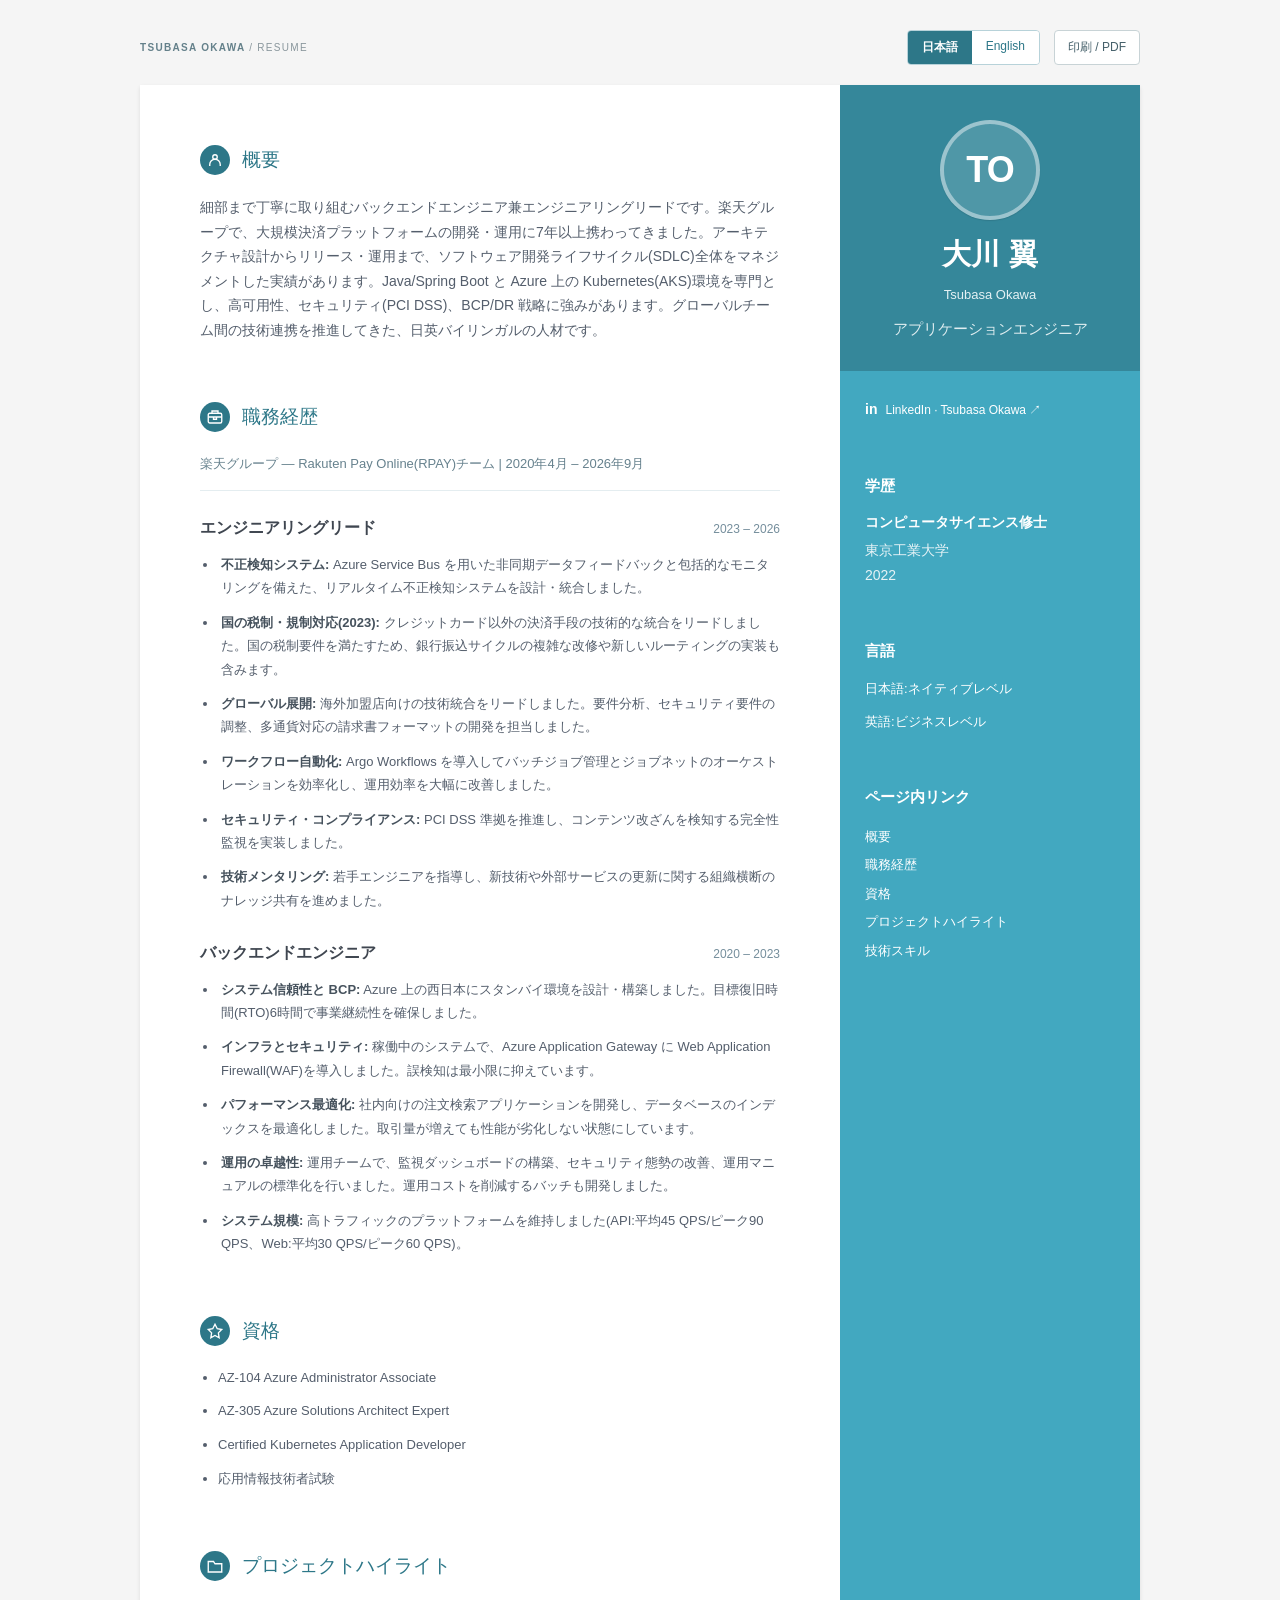
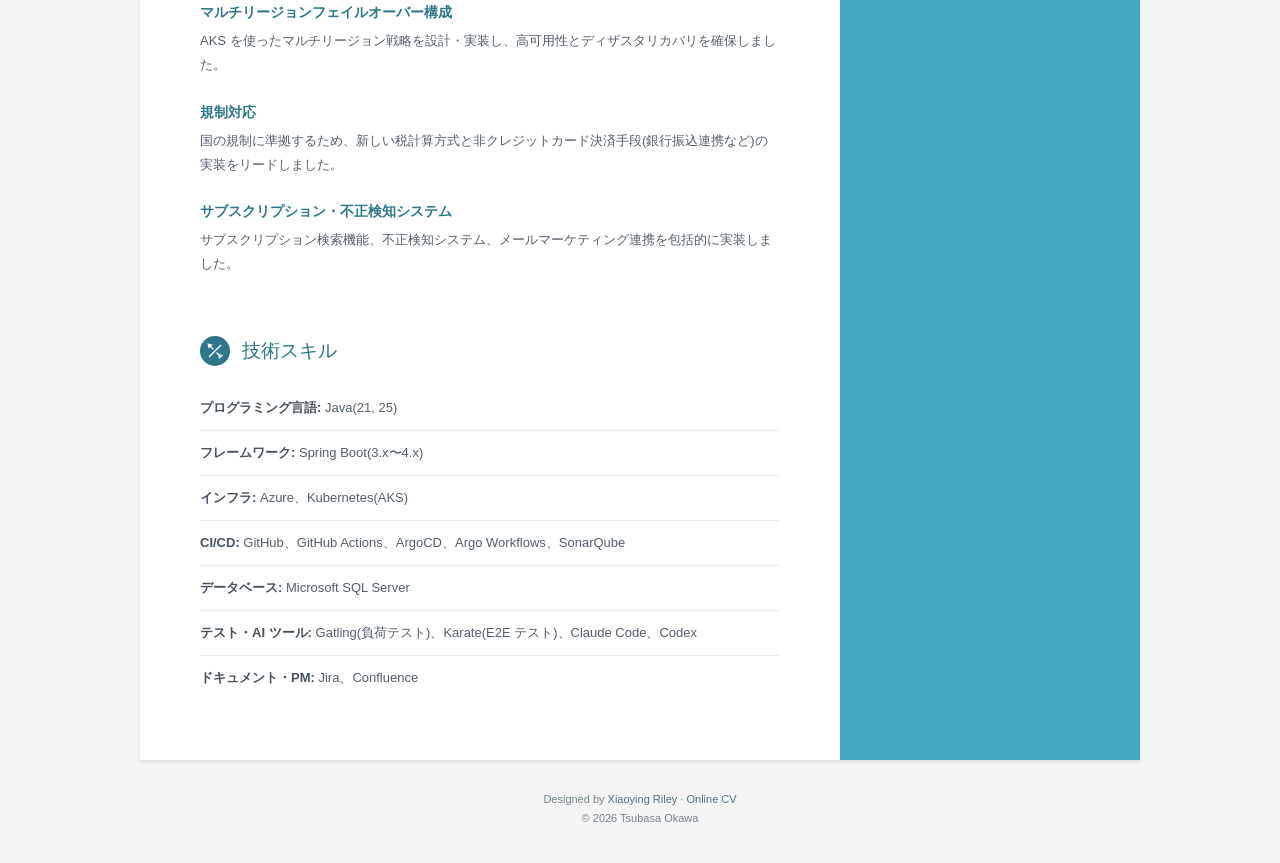
==== index.html @ 1bec6bdc "Publish bilingual Japanese and English Online CV resume" ====
<!doctype html><html lang="ja"><head><meta charset="utf-8"><meta name="viewport" content="width=device-width,initial-scale=1"><title>大川 翼 | 履歴書</title><meta name="description" content="細部まで丁寧に取り組むバックエンドエンジニア兼エンジニアリングリードです。楽天グループで、大規模決済プラットフォームの開発・運用に7年以上携わってきました。アーキテクチャ設計からリリース・運用まで、ソフトウェア開発ライフサイクル(SDLC)全体をマネジメントした実績があります。Java/Spring Boot と Azure 上の Kubernetes(AKS)環境を専門とし、高可用性、セキュリティ(PCI DSS)、BCP/DR 戦略に強みがあります。グローバルチーム間の技術連携を推進してきた、日英バイリンガルの人材です。"><meta property="og:title" content="大川 翼 | Resume"><meta property="og:description" content="Backend Engineer & Engineering Lead · Java / Spring Boot · Azure / Kubernetes"><meta property="og:type" content="website"><link rel="alternate" hreflang="ja" href="./"><link rel="alternate" hreflang="en" href="./en/"><link rel="icon" type="image/svg+xml" href="./favicon.svg"><link rel="stylesheet" href="./theme.css"><link rel="stylesheet" href="./custom.css"><script src="./app.js" defer></script></head><body><a class="skip-link" href="#main">本文へ移動</a><header class="toolbar"><span class="toolbar-label">TSUBASA OKAWA <span>/ RESUME</span></span><div class="toolbar-actions"><nav class="language-switch" aria-label="表示言語"><a href="./" hreflang="ja" lang="ja" aria-current="page">日本語</a><a href="./en/" hreflang="en" lang="en" >English</a></nav><button class="print-control" type="button">印刷 / PDF</button></div></header><div class="wrapper"><aside class="sidebar-wrapper" aria-label="プロフィール情報"><div class="profile-container"><div class="avatar monogram" aria-hidden="true">TO</div><h1 class="name">大川 翼</h1><p class="roman-name">Tsubasa Okawa</p><p class="tagline">アプリケーションエンジニア</p></div><div class="contact-container container-block"><ul class="contact-list list-unstyled"><li><a href="https://www.linkedin.com/in/tsubasa-okawa-060a80186" target="_blank" rel="noopener noreferrer"><span class="linkedin-icon" aria-hidden="true">in</span>LinkedIn · Tsubasa Okawa ↗</a></li></ul></div><section class="education-container container-block"><h2 class="container-block-title">学歴</h2><div class="item"><h3 class="degree">コンピュータサイエンス修士</h3><p class="meta">東京工業大学</p><p class="time">2022</p></div></section><section class="languages-container container-block"><h2 class="container-block-title">言語</h2><ul class="languages-list list-unstyled"><li>日本語:ネイティブレベル</li><li>英語:ビジネスレベル</li></ul></section><nav class="container-block resume-nav" aria-label="ページ内リンク"><h2 class="container-block-title">ページ内リンク</h2><ul class="list-unstyled"><li><a href="#profile">概要</a></li><li><a href="#experience">職務経歴</a></li><li><a href="#certifications">資格</a></li><li><a href="#projects">プロジェクトハイライト</a></li><li><a href="#skills">技術スキル</a></li></ul></nav></aside><main class="main-wrapper" id="main"><section class="section summary-section"><h2 class="section-title" id="profile"><span class="section-icon" aria-hidden="true"><svg viewBox="0 0 24 24" fill="none" stroke="currentColor" stroke-width="1.8"><circle cx="12" cy="8" r="3"/><path d="M5 20v-2a7 7 0 0 1 14 0v2"/></svg></span>概要</h2><p>細部まで丁寧に取り組むバックエンドエンジニア兼エンジニアリングリードです。楽天グループで、大規模決済プラットフォームの開発・運用に7年以上携わってきました。アーキテクチャ設計からリリース・運用まで、ソフトウェア開発ライフサイクル(SDLC)全体をマネジメントした実績があります。Java/Spring Boot と Azure 上の Kubernetes(AKS)環境を専門とし、高可用性、セキュリティ(PCI DSS)、BCP/DR 戦略に強みがあります。グローバルチーム間の技術連携を推進してきた、日英バイリンガルの人材です。</p></section><section class="section experiences-section"><h2 class="section-title" id="experience"><span class="section-icon" aria-hidden="true"><svg viewBox="0 0 24 24" fill="none" stroke="currentColor" stroke-width="1.8"><rect x="3" y="7" width="18" height="13" rx="2"/><path d="M8 7V4h8v3M3 12h18M10 12v3h4v-3"/></svg></span>職務経歴</h2><p class="employer">楽天グループ — Rakuten Pay Online(RPAY)チーム | 2020年4月 – 2026年9月</p><article class="item"><div class="upper-row"><h3 class="job-title">エンジニアリングリード</h3><span class="time">2023 – 2026</span></div><ul class="achievement-list"><li><strong>不正検知システム:</strong> Azure Service Bus を用いた非同期データフィードバックと包括的なモニタリングを備えた、リアルタイム不正検知システムを設計・統合しました。</li><li><strong>国の税制・規制対応(2023):</strong> クレジットカード以外の決済手段の技術的な統合をリードしました。国の税制要件を満たすため、銀行振込サイクルの複雑な改修や新しいルーティングの実装も含みます。</li><li><strong>グローバル展開:</strong> 海外加盟店向けの技術統合をリードしました。要件分析、セキュリティ要件の調整、多通貨対応の請求書フォーマットの開発を担当しました。</li><li><strong>ワークフロー自動化:</strong> Argo Workflows を導入してバッチジョブ管理とジョブネットのオーケストレーションを効率化し、運用効率を大幅に改善しました。</li><li><strong>セキュリティ・コンプライアンス:</strong> PCI DSS 準拠を推進し、コンテンツ改ざんを検知する完全性監視を実装しました。</li><li><strong>技術メンタリング:</strong> 若手エンジニアを指導し、新技術や外部サービスの更新に関する組織横断のナレッジ共有を進めました。</li></ul></article><article class="item"><div class="upper-row"><h3 class="job-title">バックエンドエンジニア</h3><span class="time">2020 – 2023</span></div><ul class="achievement-list"><li><strong>システム信頼性と BCP:</strong> Azure 上の西日本にスタンバイ環境を設計・構築しました。目標復旧時間(RTO)6時間で事業継続性を確保しました。</li><li><strong>インフラとセキュリティ:</strong> 稼働中のシステムで、Azure Application Gateway に Web Application Firewall(WAF)を導入しました。誤検知は最小限に抑えています。</li><li><strong>パフォーマンス最適化:</strong> 社内向けの注文検索アプリケーションを開発し、データベースのインデックスを最適化しました。取引量が増えても性能が劣化しない状態にしています。</li><li><strong>運用の卓越性:</strong> 運用チームで、監視ダッシュボードの構築、セキュリティ態勢の改善、運用マニュアルの標準化を行いました。運用コストを削減するバッチも開発しました。</li><li><strong>システム規模:</strong> 高トラフィックのプラットフォームを維持しました(API:平均45 QPS/ピーク90 QPS、Web:平均30 QPS/ピーク60 QPS)。</li></ul></article></section><section class="section certifications-section"><h2 class="section-title" id="certifications"><span class="section-icon" aria-hidden="true"><svg viewBox="0 0 24 24" fill="none" stroke="currentColor" stroke-width="1.8"><path d="m12 3 3 6 6 1-4.5 4.5 1 6.5-5.5-3-5.5 3 1-6.5L3 10l6-1z"/></svg></span>資格</h2><ul class="certification-list"><li>AZ-104 Azure Administrator Associate</li><li>AZ-305 Azure Solutions Architect Expert</li><li>Certified Kubernetes Application Developer</li><li>応用情報技術者試験</li></ul></section><section class="section projects-section"><h2 class="section-title" id="projects"><span class="section-icon" aria-hidden="true"><svg viewBox="0 0 24 24" fill="none" stroke="currentColor" stroke-width="1.8"><path d="M3 6h7l2 3h9v11H3z"/></svg></span>プロジェクトハイライト</h2><article class="item project-item"><h3 class="project-title">マルチリージョンフェイルオーバー構成</h3><p>AKS を使ったマルチリージョン戦略を設計・実装し、高可用性とディザスタリカバリを確保しました。</p></article><article class="item project-item"><h3 class="project-title">規制対応</h3><p>国の規制に準拠するため、新しい税計算方式と非クレジットカード決済手段(銀行振込連携など)の実装をリードしました。</p></article><article class="item project-item"><h3 class="project-title">サブスクリプション・不正検知システム</h3><p>サブスクリプション検索機能、不正検知システム、メールマーケティング連携を包括的に実装しました。</p></article></section><section class="section skillset"><h2 class="section-title" id="skills"><span class="section-icon" aria-hidden="true"><svg viewBox="0 0 24 24" fill="none" stroke="currentColor" stroke-width="1.8"><path d="m4 4 6 6M14 14l6 6M4 20l16-16M3 3l4 1-3 3zM17 17l4 1-3 3z"/></svg></span>技術スキル</h2><div class="skill-row"><strong>プログラミング言語:</strong> Java(21, 25)</div><div class="skill-row"><strong>フレームワーク:</strong> Spring Boot(3.x〜4.x)</div><div class="skill-row"><strong>インフラ:</strong> Azure、Kubernetes(AKS)</div><div class="skill-row"><strong>CI/CD:</strong> GitHub、GitHub Actions、ArgoCD、Argo Workflows、SonarQube</div><div class="skill-row"><strong>データベース:</strong> Microsoft SQL Server</div><div class="skill-row"><strong>テスト・AI ツール:</strong> Gatling(負荷テスト)、Karate(E2E テスト)、Claude Code、Codex</div><div class="skill-row"><strong>ドキュメント・PM:</strong> Jira、Confluence</div></section></main></div><footer class="footer"><small class="copyright">Designed by <a href="https://themes.3rdwavemedia.com/" target="_blank" rel="noopener noreferrer">Xiaoying Riley</a> · <a href="https://github.com/sharu725/online-cv" target="_blank" rel="noopener noreferrer">Online CV</a><br>© 2026 Tsubasa Okawa</small></footer></body></html>
---- theme.css ----
body{font-family:"Roboto", sans-serif;color:#545E6C;background:#f5f5f5;font-size:14px;padding:30px;-webkit-font-smoothing:antialiased;-moz-osx-font-smoothing:grayscale}h1,h2,h3,h4,h5,h6{font-weight:700}a{color:#2d7788}a:hover{text-decoration:underline;color:#1a454f}a:focus{text-decoration:none}p{line-height:1.5}.wrapper{display:grid;grid-template-columns:repeat(10, 1fr);background:#42A8C0;max-width:1000px;margin:0 auto;position:relative;-webkit-box-shadow:0px 2px 4px rgba(0,0,0,0.1);-moz-box-shadow:0px 2px 4px rgba(0,0,0,0.1);box-shadow:0px 2px 4px rgba(0,0,0,0.1)}.sidebar-wrapper{grid-column:span 3;order:2;background:#42A8C0;color:#fff}.sidebar-wrapper a{color:#fff}.sidebar-wrapper .profile-container{padding:30px;background:rgba(0,0,0,0.2);text-align:center;color:#fff}.sidebar-wrapper .name{font-size:32px;font-weight:900;margin-top:0;margin-bottom:10px}.sidebar-wrapper .tagline{color:rgba(255,255,255,0.6);font-size:16px;font-weight:400;margin-top:0;margin-bottom:0}.sidebar-wrapper .profile{margin-bottom:15px}.sidebar-wrapper .avatar{max-width:100px;margin-bottom:15px;border:0px solid #fff;border-radius:100%;box-shadow:0 1px 1px rgba(0,0,0,0.1)}.sidebar-wrapper .contact-list .fas,.sidebar-wrapper .contact-list .fab,.sidebar-wrapper .contact-list .far{margin-right:5px;font-size:18px;vertical-align:middle}.sidebar-wrapper .contact-list li{margin-bottom:15px}.sidebar-wrapper .contact-list li:last-child{margin-bottom:0}.sidebar-wrapper .container-block{padding:30px}.sidebar-wrapper .container-block-title{text-transform:uppercase;font-size:16px;font-weight:700;margin-top:0;margin-bottom:15px}.sidebar-wrapper .degree{font-size:14px;margin-top:0;margin-bottom:5px}.sidebar-wrapper .education-container .item{margin-bottom:15px}.sidebar-wrapper .education-container .item:last-child{margin-bottom:0}.sidebar-wrapper .education-container .meta{color:rgba(255,255,255,0.6);font-weight:500;margin-bottom:0px;margin-top:0}.sidebar-wrapper .education-container .time{color:rgba(255,255,255,0.6);font-weight:500;margin-bottom:0px}.sidebar-wrapper .languages-container .lang-desc{color:rgba(255,255,255,0.6)}.sidebar-wrapper .languages-list{margin-bottom:0}.sidebar-wrapper .languages-list li{margin-bottom:10px}.sidebar-wrapper .languages-list li:last-child{margin-bottom:0}.sidebar-wrapper .interests-list{margin-bottom:0}.sidebar-wrapper .interests-list li{margin-bottom:10px}.sidebar-wrapper .interests-list li:last-child{margin-bottom:0}.main-wrapper{grid-column:span 7;order:1;background:#fff;padding:60px}.main-wrapper .section-title{text-transform:uppercase;font-size:20px;font-weight:500;color:#2d7788;position:relative;margin-top:0;margin-bottom:20px}.main-wrapper .section{margin-bottom:60px}.main-wrapper .experiences-section .item,.main-wrapper .recommendations-section .item,.main-wrapper .educations-section .item{margin-bottom:30px}.main-wrapper .upper-row,.main-wrapper .second-upper-row{position:relative;overflow:hidden;margin-bottom:2px;display:flex}.main-wrapper .job-title,.main-wrapper .degree,.main-wrapper .cert-title,.main-wrapper .recommendation-person{color:#3F4650;font-size:16px;margin-top:0;margin-bottom:0;font-weight:500;flex:75%}.main-wrapper .time,.main-wrapper .cert-url{position:absolute;right:0;top:0;color:#97AAC3;flex:25%}.main-wrapper .company,.main-wrapper .recommendation-role,.main-wrapper .university,.main-wrapper .cert-org{margin-bottom:10px;color:#97AAC3}.main-wrapper .project-title{font-size:16px;font-weight:400;margin-top:0;margin-bottom:5px;color:#2d7788}.main-wrapper .projects-section .intro{margin-bottom:30px}.main-wrapper .projects-section .item{margin-bottom:15px}.main-wrapper .oss-section .intro{margin-bottom:30px}.main-wrapper .oss-section .item{margin-bottom:15px}.main-wrapper .publication-title{font-size:16px;font-weight:400;color:#3F4650;margin-bottom:1px}.main-wrapper .publication-authors{font-style:italic;color:#97AAC3;margin-bottom:1px}.main-wrapper .publications-section .intro{margin-bottom:30px}.main-wrapper .publications-section .item{margin-bottom:15px}.skillset .item{margin-bottom:15px;overflow:hidden}.skillset .level-title{font-size:14px;margin-top:0;margin-bottom:12px}.skillset .level-bar{height:12px;background:#f5f5f5}.skillset .level-bar-inner{height:12px;background:#7bc2d3}.footer{padding-top:30px}.footer .copyright{line-height:1.6;color:#545E6C;font-size:13px}.footer .fa-heart{color:#fb866a}.print-button{position:fixed;top:20px;right:120px;z-index:1000;background:#42A8C0;color:#fff;padding:8px 15px;border-radius:4px;border:none;cursor:pointer;font-size:14px;box-shadow:0 2px 5px rgba(0,0,0,0.15);transition:all 0.3s ease}.print-button:hover{background:#34889b;transform:translateY(-1px);box-shadow:0 4px 8px rgba(0,0,0,0.2)}.print-button:active{transform:translateY(0);box-shadow:0 2px 4px rgba(0,0,0,0.1)}.print-button .fas{margin-right:5px}.pdf-button{position:fixed;top:20px;right:20px;z-index:1000;background:#42A8C0;color:#fff;padding:8px 15px;border-radius:4px;border:none;cursor:pointer;font-size:14px;box-shadow:0 2px 5px rgba(0,0,0,0.15);transition:all 0.3s ease}.pdf-button:hover{background:#34889b;transform:translateY(-1px);box-shadow:0 4px 8px rgba(0,0,0,0.2)}.pdf-button:active{transform:translateY(0);box-shadow:0 2px 4px rgba(0,0,0,0.1)}.pdf-button:disabled{opacity:0.7;cursor:not-allowed}.pdf-button .fas{margin-right:5px}@media (max-width: 767px){body{padding:0}.sidebar-wrapper{position:static;width:inherit}.wrapper{display:block}.main-wrapper{padding:30px}.main-wrapper .time{position:static;display:block;margin-top:5px}.main-wrapper .upper-row{margin-bottom:0}}@media (min-width: 992px){.skillset .level-title{float:left;width:30%;margin-bottom:0}.skillset .level-bar{width:70%;float:left;position:relative;top:1px}}.skillset .level-bar-inner{width:auto;-webkit-transition:width 2s ease-in-out;-moz-transition:width 2s ease-in-out;-o-transition:width 2s ease-in-out;transition:width 2s ease-in-out}.d-flex{display:flex}.ml-auto{margin-left:auto}.mr-1{margin-right:0.5rem}.mb-1{margin-bottom:0.5rem}@media print{@page{size:A4}body{font-size:9pt;background-color:white;padding:0}.wrapper{max-width:100%}.main-wrapper .time{padding:10px 30px 10px 10px;-webkit-print-color-adjust:exact}.sidebar-wrapper{position:static;-webkit-print-color-adjust:exact}.remove-container.container-block{display:none}footer{display:none}.skillset,.container-block{break-inside:avoid}.skillset .level-bar-inner{background-color:#42A8C0 !important;-webkit-print-color-adjust:exact}.fa-inverse,.fa-inverse:after,.fa-inverse:before{color:#ffffff !important}.print-button,.pdf-button,.d-print-none{display:none !important}}
---- custom.css ----
*{box-sizing:border-box}html{scroll-behavior:smooth;scroll-padding-top:24px}body{margin:0;font-family:Arial,"Hiragino Kaku Gothic ProN","Yu Gothic",Meiryo,sans-serif}a{text-decoration:none}a:focus-visible,button:focus-visible{outline:3px solid #1f5865;outline-offset:4px}button{font:inherit}p{line-height:1.75;margin:0 0 15px}h1,h2,h3{line-height:1.35}.list-unstyled{list-style:none;padding-left:0;margin:0}.toolbar{max-width:1000px;margin:0 auto 20px;display:flex;align-items:center;justify-content:space-between;gap:20px}.toolbar-label{font-size:10px;font-weight:700;letter-spacing:1.3px;color:#64808a}.toolbar-label span{font-weight:400;color:#89969c}.toolbar-actions{display:flex;align-items:center;gap:14px}.language-switch{display:flex;border:1px solid #b7d2d9;border-radius:4px;overflow:hidden}.language-switch a{font-size:12px;padding:8px 14px;background:#fff}.language-switch a[aria-current=page]{background:#2d7788;color:#fff;font-weight:700}.language-switch a:hover{text-decoration:none;background:#dcedf1;color:#245d6a}.language-switch a[aria-current=page]:hover{background:#245d6a;color:#fff}.print-control{font-size:12px;padding:8px 13px;border:1px solid #c8d3d6;background:#fff;border-radius:4px;color:#45606a;cursor:pointer}.skip-link{position:fixed;top:-100px;left:20px;background:#215767;color:#fff;padding:10px;z-index:5}.skip-link:focus{top:10px}.sidebar-wrapper{min-width:0}.main-wrapper{min-width:0}.sidebar-wrapper .profile-container{padding:35px 22px 30px}.monogram{width:100px;height:100px;margin:0 auto 20px;display:flex;align-items:center;justify-content:center;font-size:36px;font-weight:700;letter-spacing:-1px;border:4px solid #ffffff70!important;background:#ffffff22;color:#fff}.sidebar-wrapper .name{font-size:29px}.roman-name{font-size:13px;margin:0 0 10px;color:#e4f1f4}.sidebar-wrapper .tagline{font-size:15px;line-height:1.6;color:#dfedf0}.sidebar-wrapper .meta,.sidebar-wrapper .time{color:#e7f3f6!important}.sidebar-wrapper .contact-list a{font-size:12px;line-height:1.7;overflow-wrap:anywhere;display:flex;align-items:baseline;gap:8px}.linkedin-icon{font-size:14px;font-weight:700}.sidebar-wrapper .container-block{padding:27px 25px}.sidebar-wrapper .container-block-title{font-size:15px}.sidebar-wrapper .degree{line-height:1.6}.sidebar-wrapper .languages-list{font-size:13px;line-height:1.8}.resume-nav a{font-size:13px;line-height:2.2}.main-wrapper .section-title{display:flex;align-items:center;gap:12px;font-weight:500;font-size:19px;scroll-margin-top:20px}.section-icon{display:flex;align-items:center;justify-content:center;width:30px;height:30px;flex-shrink:0;border-radius:50%;background:#2d7788;color:#fff}.section-icon svg{width:18px;height:18px}.employer{font-size:13px;color:#67828e;margin-bottom:26px;padding-bottom:15px;border-bottom:1px solid #e4edf0;line-height:1.8}.main-wrapper .upper-row{align-items:baseline;gap:20px;overflow:visible;justify-content:space-between}.main-wrapper .job-title{font-size:16px;font-weight:600;flex:1}.main-wrapper .time{position:static;font-size:12px;white-space:nowrap;flex:none;color:#758e9c}.achievement-list{padding-left:18px;line-height:1.8;margin:14px 0 0;font-size:13px}.achievement-list li{padding-left:3px;margin-bottom:11px}.achievement-list strong{font-weight:600;color:#46525d}.certification-list{padding-left:18px;font-size:13px;line-height:1.9;margin:0}.certification-list li{margin-bottom:9px}.main-wrapper .project-title{font-weight:600;font-size:14px;line-height:1.65}.project-item p{font-size:13px;line-height:1.85}.main-wrapper .projects-section .item{margin-bottom:23px}.skill-row{font-size:13px;line-height:1.85;padding:10px 0;border-bottom:1px solid #e7edf0}.skill-row:last-child{border-bottom:0}.skill-row strong{color:#46525d}.main-wrapper .section:last-child{margin-bottom:0}.footer{text-align:center;padding-bottom:6px}.footer .copyright{font-size:11px;color:#75848c}.footer a{color:#53727e}html[lang=en] .sidebar-wrapper .name{font-size:28px}html[lang=en] .main-wrapper p{line-height:1.65}@media(max-width:900px) and (min-width:768px){.main-wrapper{padding:38px}.sidebar-wrapper .container-block{padding:25px 18px}.sidebar-wrapper .name{font-size:25px}html[lang=en] .sidebar-wrapper .name{font-size:24px}.main-wrapper .upper-row{flex-wrap:wrap;gap:5px}.main-wrapper .time{display:block}}@media(max-width:767px){.toolbar{padding:17px 18px;margin:0;flex-wrap:wrap;gap:12px;background:#fff}.toolbar-label{font-size:9px}.toolbar-actions{gap:9px;flex-wrap:wrap}.language-switch a{font-size:11px;padding:8px 13px}.print-control{font-size:11px}.sidebar-wrapper .profile-container{padding:26px 20px}.sidebar-wrapper .container-block{padding:20px 28px}.sidebar-wrapper .education-container,.sidebar-wrapper .languages-container{padding-block:15px}.sidebar-wrapper .contact-container{padding-top:22px;padding-bottom:7px}.sidebar-wrapper .resume-nav{display:none}.sidebar-wrapper .monogram{width:82px;height:82px;font-size:29px;margin-bottom:15px}.sidebar-wrapper .name{font-size:29px}.sidebar-wrapper .languages-list{display:flex;gap:8px 20px;flex-wrap:wrap}.sidebar-wrapper .languages-list li{margin:0}.main-wrapper{padding:35px 25px}.main-wrapper .section{margin-bottom:43px}.main-wrapper .upper-row{display:block}.main-wrapper .time{margin-top:7px;font-size:12px}.main-wrapper .job-title{font-size:16px}.main-wrapper .section-title{font-size:18px}.summary-section p{font-size:14px}.footer{padding:25px}.toolbar-actions{width:100%;justify-content:space-between}}@media print{html{scroll-behavior:auto}body{padding:0;font-size:10pt}.toolbar,.skip-link,.resume-nav,.footer{display:none!important}.wrapper{display:grid;grid-template-columns:repeat(10,1fr);box-shadow:none;max-width:100%}.sidebar-wrapper{order:2;grid-column:span 3;print-color-adjust:exact;-webkit-print-color-adjust:exact}.main-wrapper{order:1;grid-column:span 7;padding:22px;font-size:10pt}.main-wrapper .time{padding:0!important}.main-wrapper .upper-row{display:block}.main-wrapper .section{margin-bottom:26px}.main-wrapper .section-title{break-after:avoid}.achievement-list,.project-item p,.certification-list,.skill-row{font-size:9pt}.main-wrapper .item,.project-item,.sidebar-wrapper .container-block{break-inside:avoid}.sidebar-wrapper .profile-container{padding:22px 12px}.sidebar-wrapper .container-block{padding:18px 12px}.section-icon{print-color-adjust:exact;-webkit-print-color-adjust:exact}}@media(prefers-reduced-motion:reduce){html{scroll-behavior:auto}}
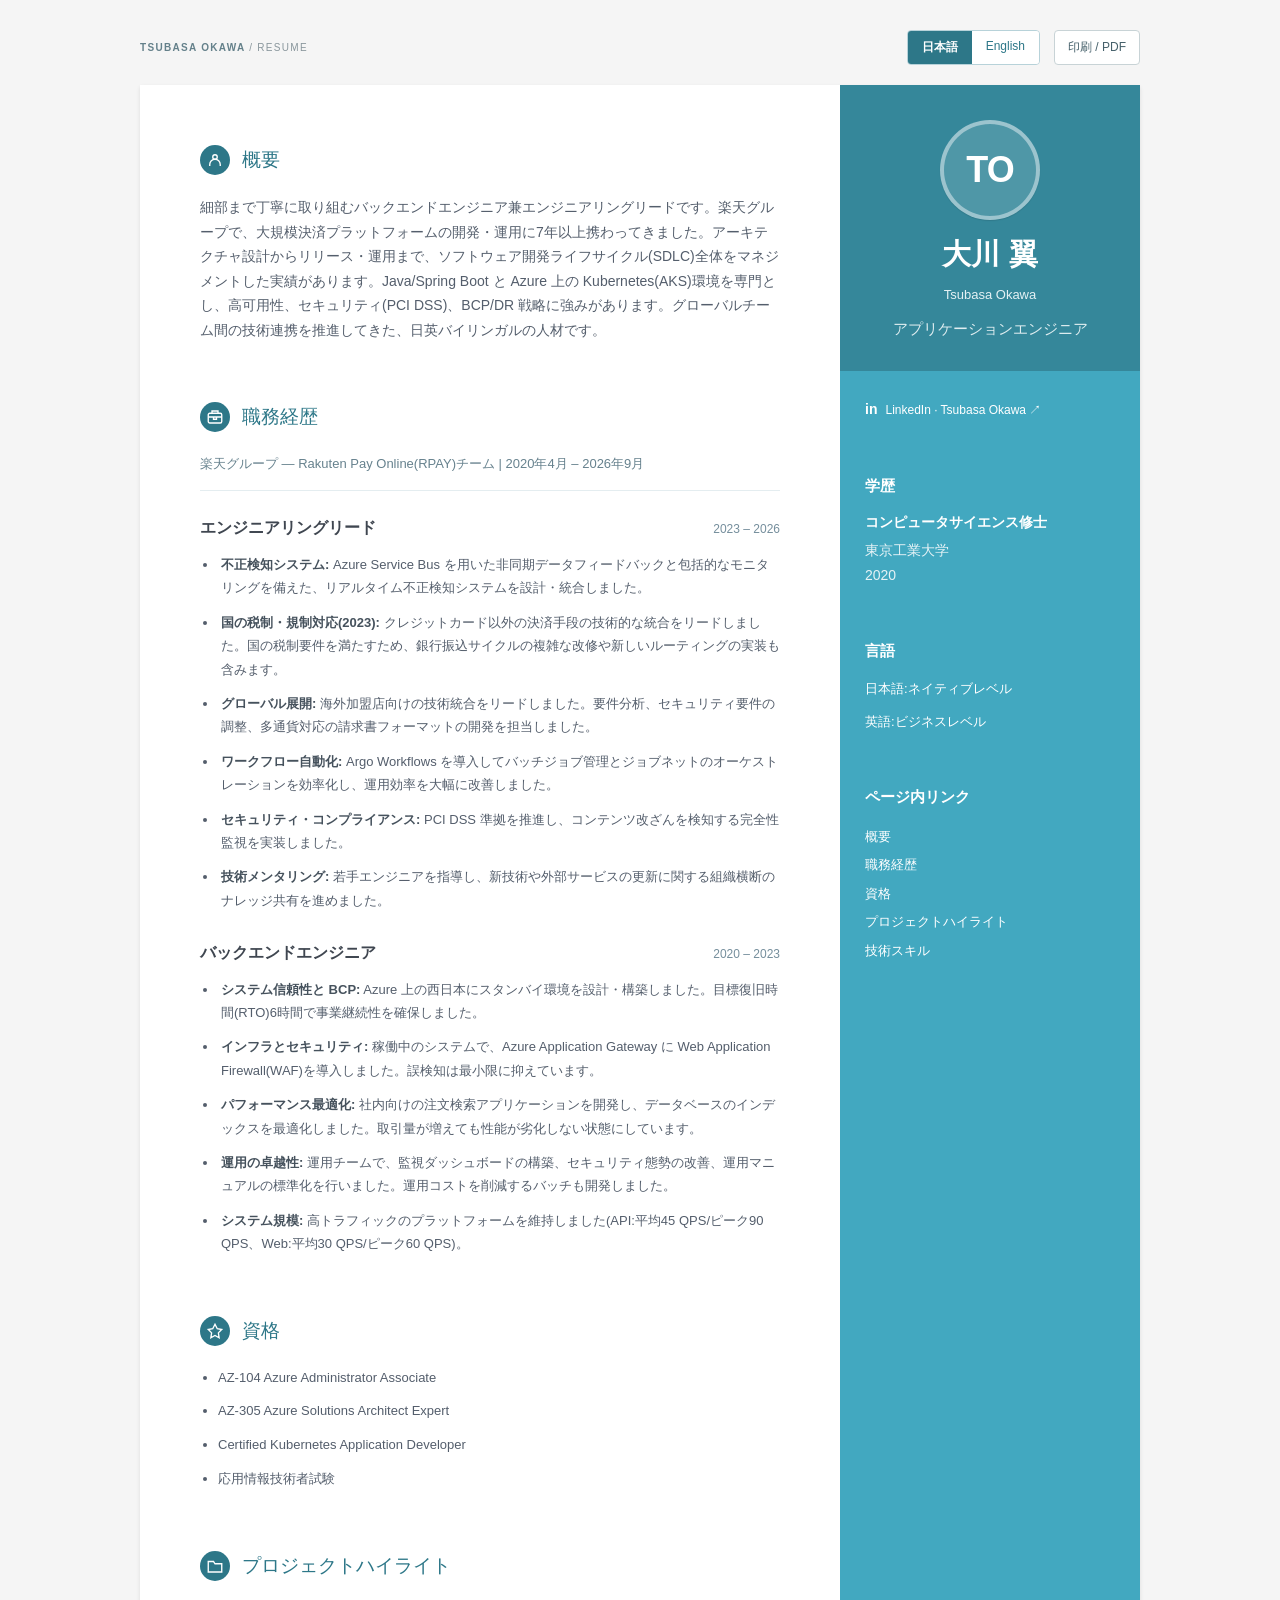
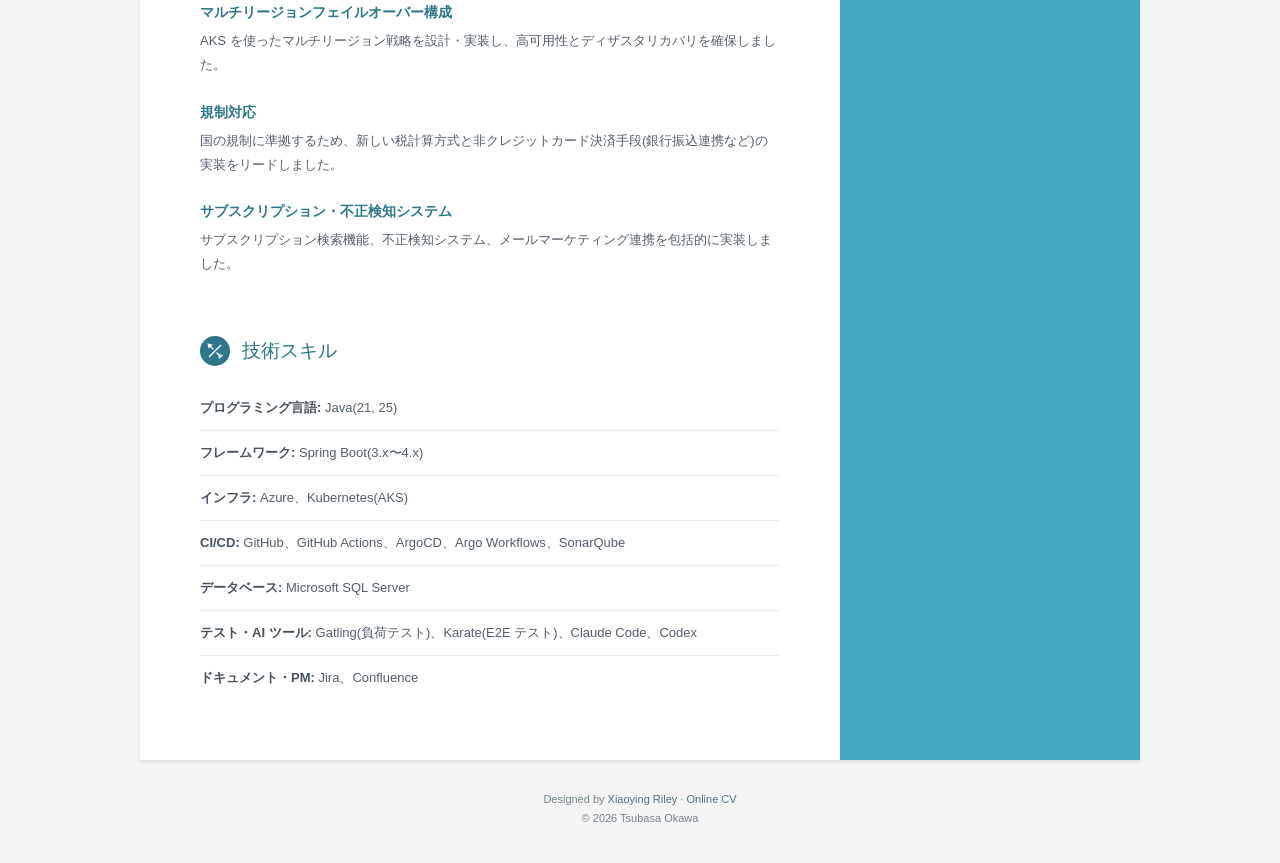
==== commit 41a05996: "Correct graduation year to 2020 in Japanese and English resumes" ====
--- a/index.html
+++ b/index.html
@@ -1 +1 @@
-<!doctype html><html lang="ja"><head><meta charset="utf-8"><meta name="viewport" content="width=device-width,initial-scale=1"><title>大川 翼 | 履歴書</title><meta name="description" content="細部まで丁寧に取り組むバックエンドエンジニア兼エンジニアリングリードです。楽天グループで、大規模決済プラットフォームの開発・運用に7年以上携わってきました。アーキテクチャ設計からリリース・運用まで、ソフトウェア開発ライフサイクル(SDLC)全体をマネジメントした実績があります。Java/Spring Boot と Azure 上の Kubernetes(AKS)環境を専門とし、高可用性、セキュリティ(PCI DSS)、BCP/DR 戦略に強みがあります。グローバルチーム間の技術連携を推進してきた、日英バイリンガルの人材です。"><meta property="og:title" content="大川 翼 | Resume"><meta property="og:description" content="Backend Engineer & Engineering Lead · Java / Spring Boot · Azure / Kubernetes"><meta property="og:type" content="website"><link rel="alternate" hreflang="ja" href="./"><link rel="alternate" hreflang="en" href="./en/"><link rel="icon" type="image/svg+xml" href="./favicon.svg"><link rel="stylesheet" href="./theme.css"><link rel="stylesheet" href="./custom.css"><script src="./app.js" defer></script></head><body><a class="skip-link" href="#main">本文へ移動</a><header class="toolbar"><span class="toolbar-label">TSUBASA OKAWA <span>/ RESUME</span></span><div class="toolbar-actions"><nav class="language-switch" aria-label="表示言語"><a href="./" hreflang="ja" lang="ja" aria-current="page">日本語</a><a href="./en/" hreflang="en" lang="en" >English</a></nav><button class="print-control" type="button">印刷 / PDF</button></div></header><div class="wrapper"><aside class="sidebar-wrapper" aria-label="プロフィール情報"><div class="profile-container"><div class="avatar monogram" aria-hidden="true">TO</div><h1 class="name">大川 翼</h1><p class="roman-name">Tsubasa Okawa</p><p class="tagline">アプリケーションエンジニア</p></div><div class="contact-container container-block"><ul class="contact-list list-unstyled"><li><a href="https://www.linkedin.com/in/tsubasa-okawa-060a80186" target="_blank" rel="noopener noreferrer"><span class="linkedin-icon" aria-hidden="true">in</span>LinkedIn · Tsubasa Okawa ↗</a></li></ul></div><section class="education-container container-block"><h2 class="container-block-title">学歴</h2><div class="item"><h3 class="degree">コンピュータサイエンス修士</h3><p class="meta">東京工業大学</p><p class="time">2022</p></div></section><section class="languages-container container-block"><h2 class="container-block-title">言語</h2><ul class="languages-list list-unstyled"><li>日本語:ネイティブレベル</li><li>英語:ビジネスレベル</li></ul></section><nav class="container-block resume-nav" aria-label="ページ内リンク"><h2 class="container-block-title">ページ内リンク</h2><ul class="list-unstyled"><li><a href="#profile">概要</a></li><li><a href="#experience">職務経歴</a></li><li><a href="#certifications">資格</a></li><li><a href="#projects">プロジェクトハイライト</a></li><li><a href="#skills">技術スキル</a></li></ul></nav></aside><main class="main-wrapper" id="main"><section class="section summary-section"><h2 class="section-title" id="profile"><span class="section-icon" aria-hidden="true"><svg viewBox="0 0 24 24" fill="none" stroke="currentColor" stroke-width="1.8"><circle cx="12" cy="8" r="3"/><path d="M5 20v-2a7 7 0 0 1 14 0v2"/></svg></span>概要</h2><p>細部まで丁寧に取り組むバックエンドエンジニア兼エンジニアリングリードです。楽天グループで、大規模決済プラットフォームの開発・運用に7年以上携わってきました。アーキテクチャ設計からリリース・運用まで、ソフトウェア開発ライフサイクル(SDLC)全体をマネジメントした実績があります。Java/Spring Boot と Azure 上の Kubernetes(AKS)環境を専門とし、高可用性、セキュリティ(PCI DSS)、BCP/DR 戦略に強みがあります。グローバルチーム間の技術連携を推進してきた、日英バイリンガルの人材です。</p></section><section class="section experiences-section"><h2 class="section-title" id="experience"><span class="section-icon" aria-hidden="true"><svg viewBox="0 0 24 24" fill="none" stroke="currentColor" stroke-width="1.8"><rect x="3" y="7" width="18" height="13" rx="2"/><path d="M8 7V4h8v3M3 12h18M10 12v3h4v-3"/></svg></span>職務経歴</h2><p class="employer">楽天グループ — Rakuten Pay Online(RPAY)チーム | 2020年4月 – 2026年9月</p><article class="item"><div class="upper-row"><h3 class="job-title">エンジニアリングリード</h3><span class="time">2023 – 2026</span></div><ul class="achievement-list"><li><strong>不正検知システム:</strong> Azure Service Bus を用いた非同期データフィードバックと包括的なモニタリングを備えた、リアルタイム不正検知システムを設計・統合しました。</li><li><strong>国の税制・規制対応(2023):</strong> クレジットカード以外の決済手段の技術的な統合をリードしました。国の税制要件を満たすため、銀行振込サイクルの複雑な改修や新しいルーティングの実装も含みます。</li><li><strong>グローバル展開:</strong> 海外加盟店向けの技術統合をリードしました。要件分析、セキュリティ要件の調整、多通貨対応の請求書フォーマットの開発を担当しました。</li><li><strong>ワークフロー自動化:</strong> Argo Workflows を導入してバッチジョブ管理とジョブネットのオーケストレーションを効率化し、運用効率を大幅に改善しました。</li><li><strong>セキュリティ・コンプライアンス:</strong> PCI DSS 準拠を推進し、コンテンツ改ざんを検知する完全性監視を実装しました。</li><li><strong>技術メンタリング:</strong> 若手エンジニアを指導し、新技術や外部サービスの更新に関する組織横断のナレッジ共有を進めました。</li></ul></article><article class="item"><div class="upper-row"><h3 class="job-title">バックエンドエンジニア</h3><span class="time">2020 – 2023</span></div><ul class="achievement-list"><li><strong>システム信頼性と BCP:</strong> Azure 上の西日本にスタンバイ環境を設計・構築しました。目標復旧時間(RTO)6時間で事業継続性を確保しました。</li><li><strong>インフラとセキュリティ:</strong> 稼働中のシステムで、Azure Application Gateway に Web Application Firewall(WAF)を導入しました。誤検知は最小限に抑えています。</li><li><strong>パフォーマンス最適化:</strong> 社内向けの注文検索アプリケーションを開発し、データベースのインデックスを最適化しました。取引量が増えても性能が劣化しない状態にしています。</li><li><strong>運用の卓越性:</strong> 運用チームで、監視ダッシュボードの構築、セキュリティ態勢の改善、運用マニュアルの標準化を行いました。運用コストを削減するバッチも開発しました。</li><li><strong>システム規模:</strong> 高トラフィックのプラットフォームを維持しました(API:平均45 QPS/ピーク90 QPS、Web:平均30 QPS/ピーク60 QPS)。</li></ul></article></section><section class="section certifications-section"><h2 class="section-title" id="certifications"><span class="section-icon" aria-hidden="true"><svg viewBox="0 0 24 24" fill="none" stroke="currentColor" stroke-width="1.8"><path d="m12 3 3 6 6 1-4.5 4.5 1 6.5-5.5-3-5.5 3 1-6.5L3 10l6-1z"/></svg></span>資格</h2><ul class="certification-list"><li>AZ-104 Azure Administrator Associate</li><li>AZ-305 Azure Solutions Architect Expert</li><li>Certified Kubernetes Application Developer</li><li>応用情報技術者試験</li></ul></section><section class="section projects-section"><h2 class="section-title" id="projects"><span class="section-icon" aria-hidden="true"><svg viewBox="0 0 24 24" fill="none" stroke="currentColor" stroke-width="1.8"><path d="M3 6h7l2 3h9v11H3z"/></svg></span>プロジェクトハイライト</h2><article class="item project-item"><h3 class="project-title">マルチリージョンフェイルオーバー構成</h3><p>AKS を使ったマルチリージョン戦略を設計・実装し、高可用性とディザスタリカバリを確保しました。</p></article><article class="item project-item"><h3 class="project-title">規制対応</h3><p>国の規制に準拠するため、新しい税計算方式と非クレジットカード決済手段(銀行振込連携など)の実装をリードしました。</p></article><article class="item project-item"><h3 class="project-title">サブスクリプション・不正検知システム</h3><p>サブスクリプション検索機能、不正検知システム、メールマーケティング連携を包括的に実装しました。</p></article></section><section class="section skillset"><h2 class="section-title" id="skills"><span class="section-icon" aria-hidden="true"><svg viewBox="0 0 24 24" fill="none" stroke="currentColor" stroke-width="1.8"><path d="m4 4 6 6M14 14l6 6M4 20l16-16M3 3l4 1-3 3zM17 17l4 1-3 3z"/></svg></span>技術スキル</h2><div class="skill-row"><strong>プログラミング言語:</strong> Java(21, 25)</div><div class="skill-row"><strong>フレームワーク:</strong> Spring Boot(3.x〜4.x)</div><div class="skill-row"><strong>インフラ:</strong> Azure、Kubernetes(AKS)</div><div class="skill-row"><strong>CI/CD:</strong> GitHub、GitHub Actions、ArgoCD、Argo Workflows、SonarQube</div><div class="skill-row"><strong>データベース:</strong> Microsoft SQL Server</div><div class="skill-row"><strong>テスト・AI ツール:</strong> Gatling(負荷テスト)、Karate(E2E テスト)、Claude Code、Codex</div><div class="skill-row"><strong>ドキュメント・PM:</strong> Jira、Confluence</div></section></main></div><footer class="footer"><small class="copyright">Designed by <a href="https://themes.3rdwavemedia.com/" target="_blank" rel="noopener noreferrer">Xiaoying Riley</a> · <a href="https://github.com/sharu725/online-cv" target="_blank" rel="noopener noreferrer">Online CV</a><br>© 2026 Tsubasa Okawa</small></footer></body></html>+<!doctype html><html lang="ja"><head><meta charset="utf-8"><meta name="viewport" content="width=device-width,initial-scale=1"><title>大川 翼 | 履歴書</title><meta name="description" content="細部まで丁寧に取り組むバックエンドエンジニア兼エンジニアリングリードです。楽天グループで、大規模決済プラットフォームの開発・運用に7年以上携わってきました。アーキテクチャ設計からリリース・運用まで、ソフトウェア開発ライフサイクル(SDLC)全体をマネジメントした実績があります。Java/Spring Boot と Azure 上の Kubernetes(AKS)環境を専門とし、高可用性、セキュリティ(PCI DSS)、BCP/DR 戦略に強みがあります。グローバルチーム間の技術連携を推進してきた、日英バイリンガルの人材です。"><meta property="og:title" content="大川 翼 | Resume"><meta property="og:description" content="Backend Engineer & Engineering Lead · Java / Spring Boot · Azure / Kubernetes"><meta property="og:type" content="website"><link rel="alternate" hreflang="ja" href="./"><link rel="alternate" hreflang="en" href="./en/"><link rel="icon" type="image/svg+xml" href="./favicon.svg"><link rel="stylesheet" href="./theme.css"><link rel="stylesheet" href="./custom.css"><script src="./app.js" defer></script></head><body><a class="skip-link" href="#main">本文へ移動</a><header class="toolbar"><span class="toolbar-label">TSUBASA OKAWA <span>/ RESUME</span></span><div class="toolbar-actions"><nav class="language-switch" aria-label="表示言語"><a href="./" hreflang="ja" lang="ja" aria-current="page">日本語</a><a href="./en/" hreflang="en" lang="en" >English</a></nav><button class="print-control" type="button">印刷 / PDF</button></div></header><div class="wrapper"><aside class="sidebar-wrapper" aria-label="プロフィール情報"><div class="profile-container"><div class="avatar monogram" aria-hidden="true">TO</div><h1 class="name">大川 翼</h1><p class="roman-name">Tsubasa Okawa</p><p class="tagline">アプリケーションエンジニア</p></div><div class="contact-container container-block"><ul class="contact-list list-unstyled"><li><a href="https://www.linkedin.com/in/tsubasa-okawa-060a80186" target="_blank" rel="noopener noreferrer"><span class="linkedin-icon" aria-hidden="true">in</span>LinkedIn · Tsubasa Okawa ↗</a></li></ul></div><section class="education-container container-block"><h2 class="container-block-title">学歴</h2><div class="item"><h3 class="degree">コンピュータサイエンス修士</h3><p class="meta">東京工業大学</p><p class="time">2020</p></div></section><section class="languages-container container-block"><h2 class="container-block-title">言語</h2><ul class="languages-list list-unstyled"><li>日本語:ネイティブレベル</li><li>英語:ビジネスレベル</li></ul></section><nav class="container-block resume-nav" aria-label="ページ内リンク"><h2 class="container-block-title">ページ内リンク</h2><ul class="list-unstyled"><li><a href="#profile">概要</a></li><li><a href="#experience">職務経歴</a></li><li><a href="#certifications">資格</a></li><li><a href="#projects">プロジェクトハイライト</a></li><li><a href="#skills">技術スキル</a></li></ul></nav></aside><main class="main-wrapper" id="main"><section class="section summary-section"><h2 class="section-title" id="profile"><span class="section-icon" aria-hidden="true"><svg viewBox="0 0 24 24" fill="none" stroke="currentColor" stroke-width="1.8"><circle cx="12" cy="8" r="3"/><path d="M5 20v-2a7 7 0 0 1 14 0v2"/></svg></span>概要</h2><p>細部まで丁寧に取り組むバックエンドエンジニア兼エンジニアリングリードです。楽天グループで、大規模決済プラットフォームの開発・運用に7年以上携わってきました。アーキテクチャ設計からリリース・運用まで、ソフトウェア開発ライフサイクル(SDLC)全体をマネジメントした実績があります。Java/Spring Boot と Azure 上の Kubernetes(AKS)環境を専門とし、高可用性、セキュリティ(PCI DSS)、BCP/DR 戦略に強みがあります。グローバルチーム間の技術連携を推進してきた、日英バイリンガルの人材です。</p></section><section class="section experiences-section"><h2 class="section-title" id="experience"><span class="section-icon" aria-hidden="true"><svg viewBox="0 0 24 24" fill="none" stroke="currentColor" stroke-width="1.8"><rect x="3" y="7" width="18" height="13" rx="2"/><path d="M8 7V4h8v3M3 12h18M10 12v3h4v-3"/></svg></span>職務経歴</h2><p class="employer">楽天グループ — Rakuten Pay Online(RPAY)チーム | 2020年4月 – 2026年9月</p><article class="item"><div class="upper-row"><h3 class="job-title">エンジニアリングリード</h3><span class="time">2023 – 2026</span></div><ul class="achievement-list"><li><strong>不正検知システム:</strong> Azure Service Bus を用いた非同期データフィードバックと包括的なモニタリングを備えた、リアルタイム不正検知システムを設計・統合しました。</li><li><strong>国の税制・規制対応(2023):</strong> クレジットカード以外の決済手段の技術的な統合をリードしました。国の税制要件を満たすため、銀行振込サイクルの複雑な改修や新しいルーティングの実装も含みます。</li><li><strong>グローバル展開:</strong> 海外加盟店向けの技術統合をリードしました。要件分析、セキュリティ要件の調整、多通貨対応の請求書フォーマットの開発を担当しました。</li><li><strong>ワークフロー自動化:</strong> Argo Workflows を導入してバッチジョブ管理とジョブネットのオーケストレーションを効率化し、運用効率を大幅に改善しました。</li><li><strong>セキュリティ・コンプライアンス:</strong> PCI DSS 準拠を推進し、コンテンツ改ざんを検知する完全性監視を実装しました。</li><li><strong>技術メンタリング:</strong> 若手エンジニアを指導し、新技術や外部サービスの更新に関する組織横断のナレッジ共有を進めました。</li></ul></article><article class="item"><div class="upper-row"><h3 class="job-title">バックエンドエンジニア</h3><span class="time">2020 – 2023</span></div><ul class="achievement-list"><li><strong>システム信頼性と BCP:</strong> Azure 上の西日本にスタンバイ環境を設計・構築しました。目標復旧時間(RTO)6時間で事業継続性を確保しました。</li><li><strong>インフラとセキュリティ:</strong> 稼働中のシステムで、Azure Application Gateway に Web Application Firewall(WAF)を導入しました。誤検知は最小限に抑えています。</li><li><strong>パフォーマンス最適化:</strong> 社内向けの注文検索アプリケーションを開発し、データベースのインデックスを最適化しました。取引量が増えても性能が劣化しない状態にしています。</li><li><strong>運用の卓越性:</strong> 運用チームで、監視ダッシュボードの構築、セキュリティ態勢の改善、運用マニュアルの標準化を行いました。運用コストを削減するバッチも開発しました。</li><li><strong>システム規模:</strong> 高トラフィックのプラットフォームを維持しました(API:平均45 QPS/ピーク90 QPS、Web:平均30 QPS/ピーク60 QPS)。</li></ul></article></section><section class="section certifications-section"><h2 class="section-title" id="certifications"><span class="section-icon" aria-hidden="true"><svg viewBox="0 0 24 24" fill="none" stroke="currentColor" stroke-width="1.8"><path d="m12 3 3 6 6 1-4.5 4.5 1 6.5-5.5-3-5.5 3 1-6.5L3 10l6-1z"/></svg></span>資格</h2><ul class="certification-list"><li>AZ-104 Azure Administrator Associate</li><li>AZ-305 Azure Solutions Architect Expert</li><li>Certified Kubernetes Application Developer</li><li>応用情報技術者試験</li></ul></section><section class="section projects-section"><h2 class="section-title" id="projects"><span class="section-icon" aria-hidden="true"><svg viewBox="0 0 24 24" fill="none" stroke="currentColor" stroke-width="1.8"><path d="M3 6h7l2 3h9v11H3z"/></svg></span>プロジェクトハイライト</h2><article class="item project-item"><h3 class="project-title">マルチリージョンフェイルオーバー構成</h3><p>AKS を使ったマルチリージョン戦略を設計・実装し、高可用性とディザスタリカバリを確保しました。</p></article><article class="item project-item"><h3 class="project-title">規制対応</h3><p>国の規制に準拠するため、新しい税計算方式と非クレジットカード決済手段(銀行振込連携など)の実装をリードしました。</p></article><article class="item project-item"><h3 class="project-title">サブスクリプション・不正検知システム</h3><p>サブスクリプション検索機能、不正検知システム、メールマーケティング連携を包括的に実装しました。</p></article></section><section class="section skillset"><h2 class="section-title" id="skills"><span class="section-icon" aria-hidden="true"><svg viewBox="0 0 24 24" fill="none" stroke="currentColor" stroke-width="1.8"><path d="m4 4 6 6M14 14l6 6M4 20l16-16M3 3l4 1-3 3zM17 17l4 1-3 3z"/></svg></span>技術スキル</h2><div class="skill-row"><strong>プログラミング言語:</strong> Java(21, 25)</div><div class="skill-row"><strong>フレームワーク:</strong> Spring Boot(3.x〜4.x)</div><div class="skill-row"><strong>インフラ:</strong> Azure、Kubernetes(AKS)</div><div class="skill-row"><strong>CI/CD:</strong> GitHub、GitHub Actions、ArgoCD、Argo Workflows、SonarQube</div><div class="skill-row"><strong>データベース:</strong> Microsoft SQL Server</div><div class="skill-row"><strong>テスト・AI ツール:</strong> Gatling(負荷テスト)、Karate(E2E テスト)、Claude Code、Codex</div><div class="skill-row"><strong>ドキュメント・PM:</strong> Jira、Confluence</div></section></main></div><footer class="footer"><small class="copyright">Designed by <a href="https://themes.3rdwavemedia.com/" target="_blank" rel="noopener noreferrer">Xiaoying Riley</a> · <a href="https://github.com/sharu725/online-cv" target="_blank" rel="noopener noreferrer">Online CV</a><br>© 2026 Tsubasa Okawa</small></footer></body></html>
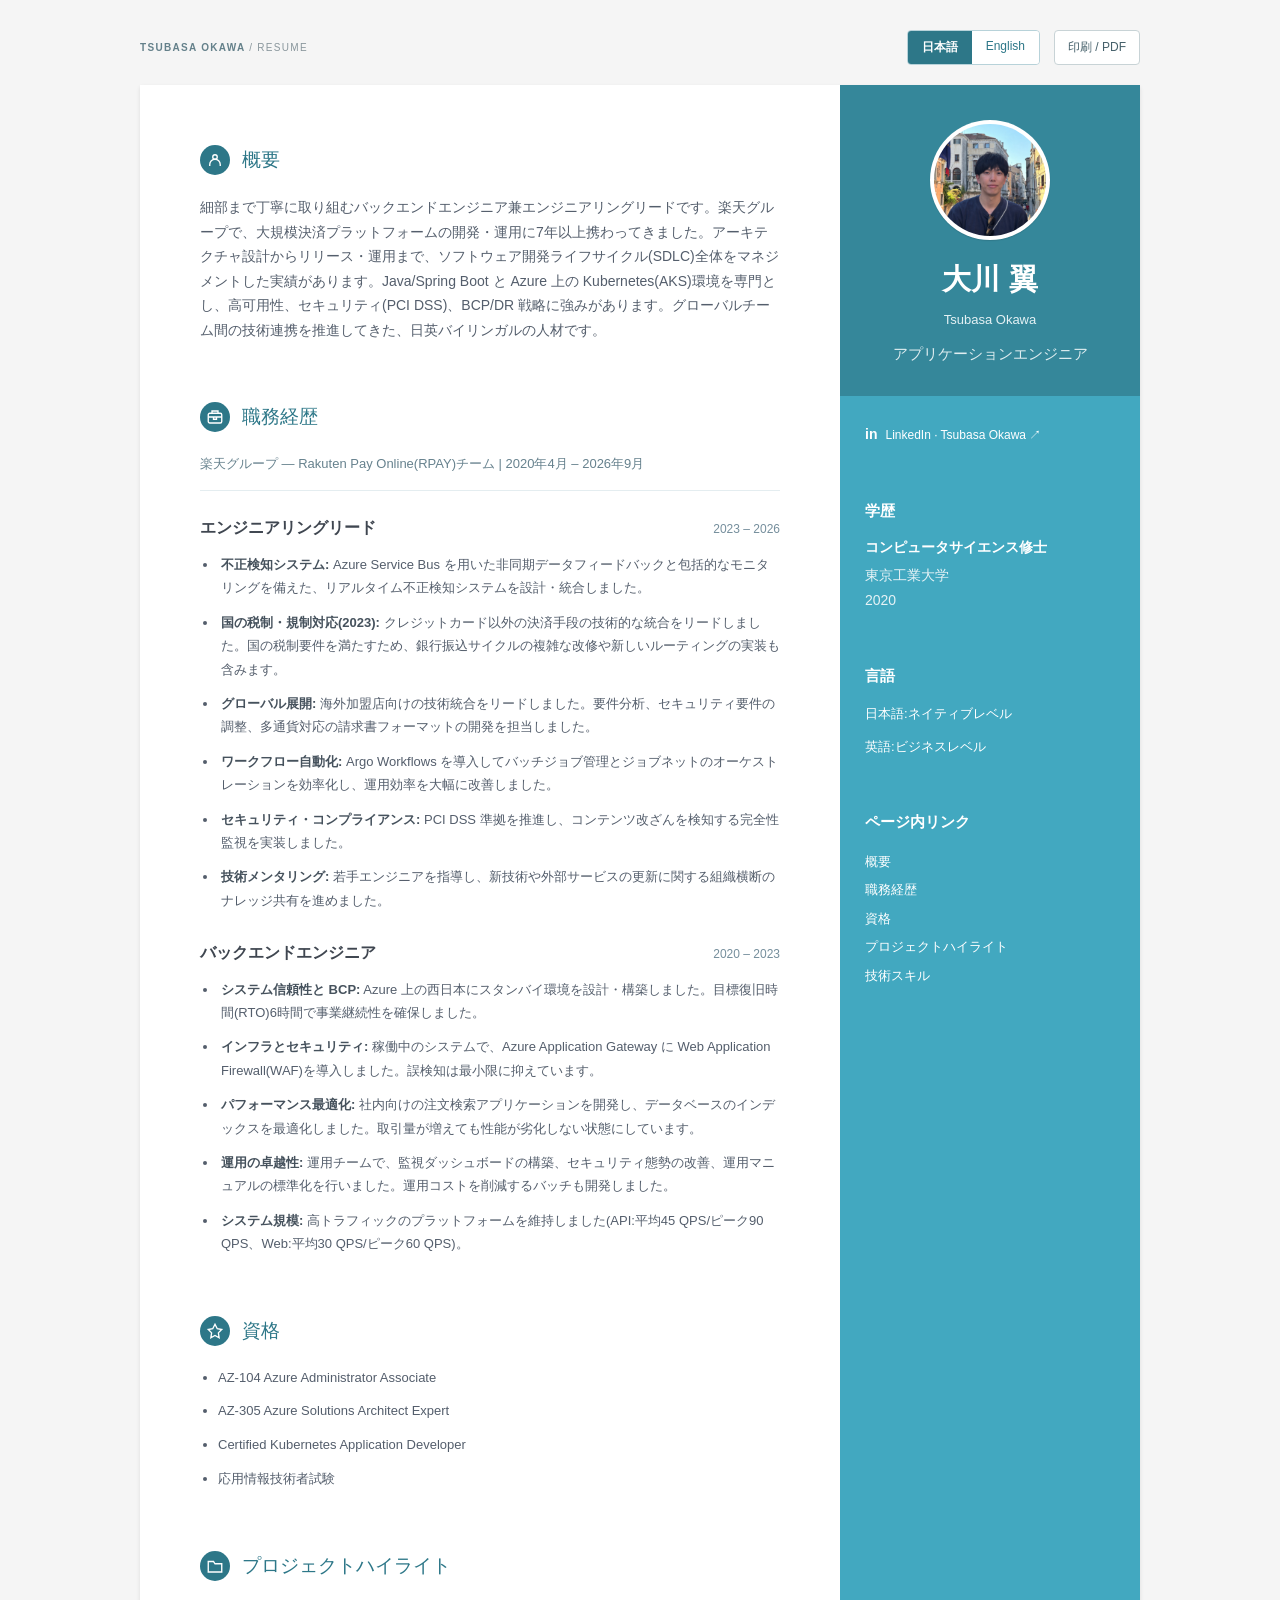
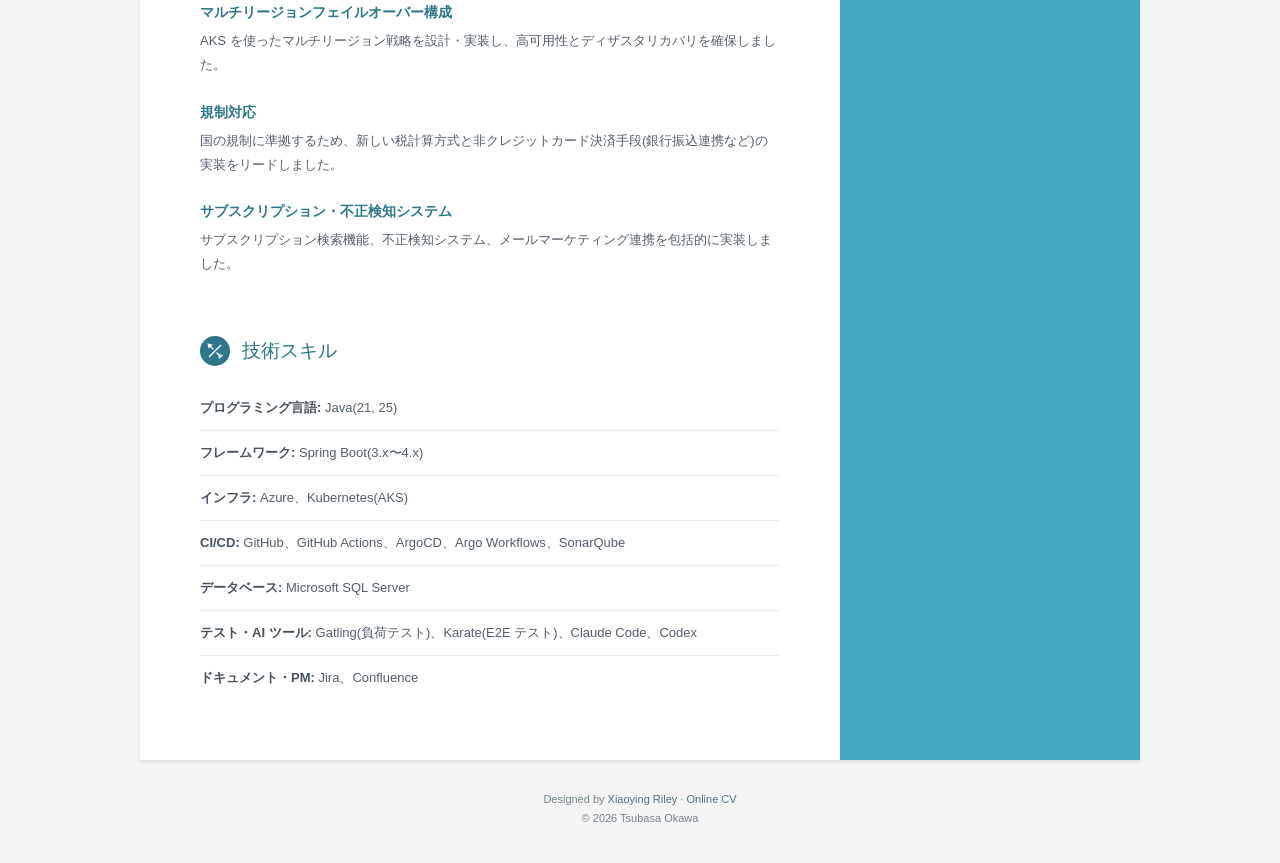
==== commit 90fbb7a2: "Add cropped profile portrait to Japanese and English resume pages" ====
--- a/index.html
+++ b/index.html
@@ -1 +1 @@
-<!doctype html><html lang="ja"><head><meta charset="utf-8"><meta name="viewport" content="width=device-width,initial-scale=1"><title>大川 翼 | 履歴書</title><meta name="description" content="細部まで丁寧に取り組むバックエンドエンジニア兼エンジニアリングリードです。楽天グループで、大規模決済プラットフォームの開発・運用に7年以上携わってきました。アーキテクチャ設計からリリース・運用まで、ソフトウェア開発ライフサイクル(SDLC)全体をマネジメントした実績があります。Java/Spring Boot と Azure 上の Kubernetes(AKS)環境を専門とし、高可用性、セキュリティ(PCI DSS)、BCP/DR 戦略に強みがあります。グローバルチーム間の技術連携を推進してきた、日英バイリンガルの人材です。"><meta property="og:title" content="大川 翼 | Resume"><meta property="og:description" content="Backend Engineer & Engineering Lead · Java / Spring Boot · Azure / Kubernetes"><meta property="og:type" content="website"><link rel="alternate" hreflang="ja" href="./"><link rel="alternate" hreflang="en" href="./en/"><link rel="icon" type="image/svg+xml" href="./favicon.svg"><link rel="stylesheet" href="./theme.css"><link rel="stylesheet" href="./custom.css"><script src="./app.js" defer></script></head><body><a class="skip-link" href="#main">本文へ移動</a><header class="toolbar"><span class="toolbar-label">TSUBASA OKAWA <span>/ RESUME</span></span><div class="toolbar-actions"><nav class="language-switch" aria-label="表示言語"><a href="./" hreflang="ja" lang="ja" aria-current="page">日本語</a><a href="./en/" hreflang="en" lang="en" >English</a></nav><button class="print-control" type="button">印刷 / PDF</button></div></header><div class="wrapper"><aside class="sidebar-wrapper" aria-label="プロフィール情報"><div class="profile-container"><div class="avatar monogram" aria-hidden="true">TO</div><h1 class="name">大川 翼</h1><p class="roman-name">Tsubasa Okawa</p><p class="tagline">アプリケーションエンジニア</p></div><div class="contact-container container-block"><ul class="contact-list list-unstyled"><li><a href="https://www.linkedin.com/in/tsubasa-okawa-060a80186" target="_blank" rel="noopener noreferrer"><span class="linkedin-icon" aria-hidden="true">in</span>LinkedIn · Tsubasa Okawa ↗</a></li></ul></div><section class="education-container container-block"><h2 class="container-block-title">学歴</h2><div class="item"><h3 class="degree">コンピュータサイエンス修士</h3><p class="meta">東京工業大学</p><p class="time">2020</p></div></section><section class="languages-container container-block"><h2 class="container-block-title">言語</h2><ul class="languages-list list-unstyled"><li>日本語:ネイティブレベル</li><li>英語:ビジネスレベル</li></ul></section><nav class="container-block resume-nav" aria-label="ページ内リンク"><h2 class="container-block-title">ページ内リンク</h2><ul class="list-unstyled"><li><a href="#profile">概要</a></li><li><a href="#experience">職務経歴</a></li><li><a href="#certifications">資格</a></li><li><a href="#projects">プロジェクトハイライト</a></li><li><a href="#skills">技術スキル</a></li></ul></nav></aside><main class="main-wrapper" id="main"><section class="section summary-section"><h2 class="section-title" id="profile"><span class="section-icon" aria-hidden="true"><svg viewBox="0 0 24 24" fill="none" stroke="currentColor" stroke-width="1.8"><circle cx="12" cy="8" r="3"/><path d="M5 20v-2a7 7 0 0 1 14 0v2"/></svg></span>概要</h2><p>細部まで丁寧に取り組むバックエンドエンジニア兼エンジニアリングリードです。楽天グループで、大規模決済プラットフォームの開発・運用に7年以上携わってきました。アーキテクチャ設計からリリース・運用まで、ソフトウェア開発ライフサイクル(SDLC)全体をマネジメントした実績があります。Java/Spring Boot と Azure 上の Kubernetes(AKS)環境を専門とし、高可用性、セキュリティ(PCI DSS)、BCP/DR 戦略に強みがあります。グローバルチーム間の技術連携を推進してきた、日英バイリンガルの人材です。</p></section><section class="section experiences-section"><h2 class="section-title" id="experience"><span class="section-icon" aria-hidden="true"><svg viewBox="0 0 24 24" fill="none" stroke="currentColor" stroke-width="1.8"><rect x="3" y="7" width="18" height="13" rx="2"/><path d="M8 7V4h8v3M3 12h18M10 12v3h4v-3"/></svg></span>職務経歴</h2><p class="employer">楽天グループ — Rakuten Pay Online(RPAY)チーム | 2020年4月 – 2026年9月</p><article class="item"><div class="upper-row"><h3 class="job-title">エンジニアリングリード</h3><span class="time">2023 – 2026</span></div><ul class="achievement-list"><li><strong>不正検知システム:</strong> Azure Service Bus を用いた非同期データフィードバックと包括的なモニタリングを備えた、リアルタイム不正検知システムを設計・統合しました。</li><li><strong>国の税制・規制対応(2023):</strong> クレジットカード以外の決済手段の技術的な統合をリードしました。国の税制要件を満たすため、銀行振込サイクルの複雑な改修や新しいルーティングの実装も含みます。</li><li><strong>グローバル展開:</strong> 海外加盟店向けの技術統合をリードしました。要件分析、セキュリティ要件の調整、多通貨対応の請求書フォーマットの開発を担当しました。</li><li><strong>ワークフロー自動化:</strong> Argo Workflows を導入してバッチジョブ管理とジョブネットのオーケストレーションを効率化し、運用効率を大幅に改善しました。</li><li><strong>セキュリティ・コンプライアンス:</strong> PCI DSS 準拠を推進し、コンテンツ改ざんを検知する完全性監視を実装しました。</li><li><strong>技術メンタリング:</strong> 若手エンジニアを指導し、新技術や外部サービスの更新に関する組織横断のナレッジ共有を進めました。</li></ul></article><article class="item"><div class="upper-row"><h3 class="job-title">バックエンドエンジニア</h3><span class="time">2020 – 2023</span></div><ul class="achievement-list"><li><strong>システム信頼性と BCP:</strong> Azure 上の西日本にスタンバイ環境を設計・構築しました。目標復旧時間(RTO)6時間で事業継続性を確保しました。</li><li><strong>インフラとセキュリティ:</strong> 稼働中のシステムで、Azure Application Gateway に Web Application Firewall(WAF)を導入しました。誤検知は最小限に抑えています。</li><li><strong>パフォーマンス最適化:</strong> 社内向けの注文検索アプリケーションを開発し、データベースのインデックスを最適化しました。取引量が増えても性能が劣化しない状態にしています。</li><li><strong>運用の卓越性:</strong> 運用チームで、監視ダッシュボードの構築、セキュリティ態勢の改善、運用マニュアルの標準化を行いました。運用コストを削減するバッチも開発しました。</li><li><strong>システム規模:</strong> 高トラフィックのプラットフォームを維持しました(API:平均45 QPS/ピーク90 QPS、Web:平均30 QPS/ピーク60 QPS)。</li></ul></article></section><section class="section certifications-section"><h2 class="section-title" id="certifications"><span class="section-icon" aria-hidden="true"><svg viewBox="0 0 24 24" fill="none" stroke="currentColor" stroke-width="1.8"><path d="m12 3 3 6 6 1-4.5 4.5 1 6.5-5.5-3-5.5 3 1-6.5L3 10l6-1z"/></svg></span>資格</h2><ul class="certification-list"><li>AZ-104 Azure Administrator Associate</li><li>AZ-305 Azure Solutions Architect Expert</li><li>Certified Kubernetes Application Developer</li><li>応用情報技術者試験</li></ul></section><section class="section projects-section"><h2 class="section-title" id="projects"><span class="section-icon" aria-hidden="true"><svg viewBox="0 0 24 24" fill="none" stroke="currentColor" stroke-width="1.8"><path d="M3 6h7l2 3h9v11H3z"/></svg></span>プロジェクトハイライト</h2><article class="item project-item"><h3 class="project-title">マルチリージョンフェイルオーバー構成</h3><p>AKS を使ったマルチリージョン戦略を設計・実装し、高可用性とディザスタリカバリを確保しました。</p></article><article class="item project-item"><h3 class="project-title">規制対応</h3><p>国の規制に準拠するため、新しい税計算方式と非クレジットカード決済手段(銀行振込連携など)の実装をリードしました。</p></article><article class="item project-item"><h3 class="project-title">サブスクリプション・不正検知システム</h3><p>サブスクリプション検索機能、不正検知システム、メールマーケティング連携を包括的に実装しました。</p></article></section><section class="section skillset"><h2 class="section-title" id="skills"><span class="section-icon" aria-hidden="true"><svg viewBox="0 0 24 24" fill="none" stroke="currentColor" stroke-width="1.8"><path d="m4 4 6 6M14 14l6 6M4 20l16-16M3 3l4 1-3 3zM17 17l4 1-3 3z"/></svg></span>技術スキル</h2><div class="skill-row"><strong>プログラミング言語:</strong> Java(21, 25)</div><div class="skill-row"><strong>フレームワーク:</strong> Spring Boot(3.x〜4.x)</div><div class="skill-row"><strong>インフラ:</strong> Azure、Kubernetes(AKS)</div><div class="skill-row"><strong>CI/CD:</strong> GitHub、GitHub Actions、ArgoCD、Argo Workflows、SonarQube</div><div class="skill-row"><strong>データベース:</strong> Microsoft SQL Server</div><div class="skill-row"><strong>テスト・AI ツール:</strong> Gatling(負荷テスト)、Karate(E2E テスト)、Claude Code、Codex</div><div class="skill-row"><strong>ドキュメント・PM:</strong> Jira、Confluence</div></section></main></div><footer class="footer"><small class="copyright">Designed by <a href="https://themes.3rdwavemedia.com/" target="_blank" rel="noopener noreferrer">Xiaoying Riley</a> · <a href="https://github.com/sharu725/online-cv" target="_blank" rel="noopener noreferrer">Online CV</a><br>© 2026 Tsubasa Okawa</small></footer></body></html>+<!doctype html><html lang="ja"><head><meta charset="utf-8"><meta name="viewport" content="width=device-width,initial-scale=1"><title>大川 翼 | 履歴書</title><meta name="description" content="細部まで丁寧に取り組むバックエンドエンジニア兼エンジニアリングリードです。楽天グループで、大規模決済プラットフォームの開発・運用に7年以上携わってきました。アーキテクチャ設計からリリース・運用まで、ソフトウェア開発ライフサイクル(SDLC)全体をマネジメントした実績があります。Java/Spring Boot と Azure 上の Kubernetes(AKS)環境を専門とし、高可用性、セキュリティ(PCI DSS)、BCP/DR 戦略に強みがあります。グローバルチーム間の技術連携を推進してきた、日英バイリンガルの人材です。"><meta property="og:title" content="大川 翼 | Resume"><meta property="og:description" content="Backend Engineer & Engineering Lead · Java / Spring Boot · Azure / Kubernetes"><meta property="og:type" content="website"><link rel="alternate" hreflang="ja" href="./"><link rel="alternate" hreflang="en" href="./en/"><link rel="icon" type="image/svg+xml" href="./favicon.svg"><link rel="stylesheet" href="./theme.css"><link rel="stylesheet" href="./custom.css"><script src="./app.js" defer></script></head><body><a class="skip-link" href="#main">本文へ移動</a><header class="toolbar"><span class="toolbar-label">TSUBASA OKAWA <span>/ RESUME</span></span><div class="toolbar-actions"><nav class="language-switch" aria-label="表示言語"><a href="./" hreflang="ja" lang="ja" aria-current="page">日本語</a><a href="./en/" hreflang="en" lang="en" >English</a></nav><button class="print-control" type="button">印刷 / PDF</button></div></header><div class="wrapper"><aside class="sidebar-wrapper" aria-label="プロフィール情報"><div class="profile-container"><img class="avatar profile-photo" src="./profile.jpg" width="120" height="120" alt="大川 翼のプロフィール写真"><h1 class="name">大川 翼</h1><p class="roman-name">Tsubasa Okawa</p><p class="tagline">アプリケーションエンジニア</p></div><div class="contact-container container-block"><ul class="contact-list list-unstyled"><li><a href="https://www.linkedin.com/in/tsubasa-okawa-060a80186" target="_blank" rel="noopener noreferrer"><span class="linkedin-icon" aria-hidden="true">in</span>LinkedIn · Tsubasa Okawa ↗</a></li></ul></div><section class="education-container container-block"><h2 class="container-block-title">学歴</h2><div class="item"><h3 class="degree">コンピュータサイエンス修士</h3><p class="meta">東京工業大学</p><p class="time">2020</p></div></section><section class="languages-container container-block"><h2 class="container-block-title">言語</h2><ul class="languages-list list-unstyled"><li>日本語:ネイティブレベル</li><li>英語:ビジネスレベル</li></ul></section><nav class="container-block resume-nav" aria-label="ページ内リンク"><h2 class="container-block-title">ページ内リンク</h2><ul class="list-unstyled"><li><a href="#profile">概要</a></li><li><a href="#experience">職務経歴</a></li><li><a href="#certifications">資格</a></li><li><a href="#projects">プロジェクトハイライト</a></li><li><a href="#skills">技術スキル</a></li></ul></nav></aside><main class="main-wrapper" id="main"><section class="section summary-section"><h2 class="section-title" id="profile"><span class="section-icon" aria-hidden="true"><svg viewBox="0 0 24 24" fill="none" stroke="currentColor" stroke-width="1.8"><circle cx="12" cy="8" r="3"/><path d="M5 20v-2a7 7 0 0 1 14 0v2"/></svg></span>概要</h2><p>細部まで丁寧に取り組むバックエンドエンジニア兼エンジニアリングリードです。楽天グループで、大規模決済プラットフォームの開発・運用に7年以上携わってきました。アーキテクチャ設計からリリース・運用まで、ソフトウェア開発ライフサイクル(SDLC)全体をマネジメントした実績があります。Java/Spring Boot と Azure 上の Kubernetes(AKS)環境を専門とし、高可用性、セキュリティ(PCI DSS)、BCP/DR 戦略に強みがあります。グローバルチーム間の技術連携を推進してきた、日英バイリンガルの人材です。</p></section><section class="section experiences-section"><h2 class="section-title" id="experience"><span class="section-icon" aria-hidden="true"><svg viewBox="0 0 24 24" fill="none" stroke="currentColor" stroke-width="1.8"><rect x="3" y="7" width="18" height="13" rx="2"/><path d="M8 7V4h8v3M3 12h18M10 12v3h4v-3"/></svg></span>職務経歴</h2><p class="employer">楽天グループ — Rakuten Pay Online(RPAY)チーム | 2020年4月 – 2026年9月</p><article class="item"><div class="upper-row"><h3 class="job-title">エンジニアリングリード</h3><span class="time">2023 – 2026</span></div><ul class="achievement-list"><li><strong>不正検知システム:</strong> Azure Service Bus を用いた非同期データフィードバックと包括的なモニタリングを備えた、リアルタイム不正検知システムを設計・統合しました。</li><li><strong>国の税制・規制対応(2023):</strong> クレジットカード以外の決済手段の技術的な統合をリードしました。国の税制要件を満たすため、銀行振込サイクルの複雑な改修や新しいルーティングの実装も含みます。</li><li><strong>グローバル展開:</strong> 海外加盟店向けの技術統合をリードしました。要件分析、セキュリティ要件の調整、多通貨対応の請求書フォーマットの開発を担当しました。</li><li><strong>ワークフロー自動化:</strong> Argo Workflows を導入してバッチジョブ管理とジョブネットのオーケストレーションを効率化し、運用効率を大幅に改善しました。</li><li><strong>セキュリティ・コンプライアンス:</strong> PCI DSS 準拠を推進し、コンテンツ改ざんを検知する完全性監視を実装しました。</li><li><strong>技術メンタリング:</strong> 若手エンジニアを指導し、新技術や外部サービスの更新に関する組織横断のナレッジ共有を進めました。</li></ul></article><article class="item"><div class="upper-row"><h3 class="job-title">バックエンドエンジニア</h3><span class="time">2020 – 2023</span></div><ul class="achievement-list"><li><strong>システム信頼性と BCP:</strong> Azure 上の西日本にスタンバイ環境を設計・構築しました。目標復旧時間(RTO)6時間で事業継続性を確保しました。</li><li><strong>インフラとセキュリティ:</strong> 稼働中のシステムで、Azure Application Gateway に Web Application Firewall(WAF)を導入しました。誤検知は最小限に抑えています。</li><li><strong>パフォーマンス最適化:</strong> 社内向けの注文検索アプリケーションを開発し、データベースのインデックスを最適化しました。取引量が増えても性能が劣化しない状態にしています。</li><li><strong>運用の卓越性:</strong> 運用チームで、監視ダッシュボードの構築、セキュリティ態勢の改善、運用マニュアルの標準化を行いました。運用コストを削減するバッチも開発しました。</li><li><strong>システム規模:</strong> 高トラフィックのプラットフォームを維持しました(API:平均45 QPS/ピーク90 QPS、Web:平均30 QPS/ピーク60 QPS)。</li></ul></article></section><section class="section certifications-section"><h2 class="section-title" id="certifications"><span class="section-icon" aria-hidden="true"><svg viewBox="0 0 24 24" fill="none" stroke="currentColor" stroke-width="1.8"><path d="m12 3 3 6 6 1-4.5 4.5 1 6.5-5.5-3-5.5 3 1-6.5L3 10l6-1z"/></svg></span>資格</h2><ul class="certification-list"><li>AZ-104 Azure Administrator Associate</li><li>AZ-305 Azure Solutions Architect Expert</li><li>Certified Kubernetes Application Developer</li><li>応用情報技術者試験</li></ul></section><section class="section projects-section"><h2 class="section-title" id="projects"><span class="section-icon" aria-hidden="true"><svg viewBox="0 0 24 24" fill="none" stroke="currentColor" stroke-width="1.8"><path d="M3 6h7l2 3h9v11H3z"/></svg></span>プロジェクトハイライト</h2><article class="item project-item"><h3 class="project-title">マルチリージョンフェイルオーバー構成</h3><p>AKS を使ったマルチリージョン戦略を設計・実装し、高可用性とディザスタリカバリを確保しました。</p></article><article class="item project-item"><h3 class="project-title">規制対応</h3><p>国の規制に準拠するため、新しい税計算方式と非クレジットカード決済手段(銀行振込連携など)の実装をリードしました。</p></article><article class="item project-item"><h3 class="project-title">サブスクリプション・不正検知システム</h3><p>サブスクリプション検索機能、不正検知システム、メールマーケティング連携を包括的に実装しました。</p></article></section><section class="section skillset"><h2 class="section-title" id="skills"><span class="section-icon" aria-hidden="true"><svg viewBox="0 0 24 24" fill="none" stroke="currentColor" stroke-width="1.8"><path d="m4 4 6 6M14 14l6 6M4 20l16-16M3 3l4 1-3 3zM17 17l4 1-3 3z"/></svg></span>技術スキル</h2><div class="skill-row"><strong>プログラミング言語:</strong> Java(21, 25)</div><div class="skill-row"><strong>フレームワーク:</strong> Spring Boot(3.x〜4.x)</div><div class="skill-row"><strong>インフラ:</strong> Azure、Kubernetes(AKS)</div><div class="skill-row"><strong>CI/CD:</strong> GitHub、GitHub Actions、ArgoCD、Argo Workflows、SonarQube</div><div class="skill-row"><strong>データベース:</strong> Microsoft SQL Server</div><div class="skill-row"><strong>テスト・AI ツール:</strong> Gatling(負荷テスト)、Karate(E2E テスト)、Claude Code、Codex</div><div class="skill-row"><strong>ドキュメント・PM:</strong> Jira、Confluence</div></section></main></div><footer class="footer"><small class="copyright">Designed by <a href="https://themes.3rdwavemedia.com/" target="_blank" rel="noopener noreferrer">Xiaoying Riley</a> · <a href="https://github.com/sharu725/online-cv" target="_blank" rel="noopener noreferrer">Online CV</a><br>© 2026 Tsubasa Okawa</small></footer></body></html>
--- a/custom.css
+++ b/custom.css
@@ -1 +1,4 @@
 *{box-sizing:border-box}html{scroll-behavior:smooth;scroll-padding-top:24px}body{margin:0;font-family:Arial,"Hiragino Kaku Gothic ProN","Yu Gothic",Meiryo,sans-serif}a{text-decoration:none}a:focus-visible,button:focus-visible{outline:3px solid #1f5865;outline-offset:4px}button{font:inherit}p{line-height:1.75;margin:0 0 15px}h1,h2,h3{line-height:1.35}.list-unstyled{list-style:none;padding-left:0;margin:0}.toolbar{max-width:1000px;margin:0 auto 20px;display:flex;align-items:center;justify-content:space-between;gap:20px}.toolbar-label{font-size:10px;font-weight:700;letter-spacing:1.3px;color:#64808a}.toolbar-label span{font-weight:400;color:#89969c}.toolbar-actions{display:flex;align-items:center;gap:14px}.language-switch{display:flex;border:1px solid #b7d2d9;border-radius:4px;overflow:hidden}.language-switch a{font-size:12px;padding:8px 14px;background:#fff}.language-switch a[aria-current=page]{background:#2d7788;color:#fff;font-weight:700}.language-switch a:hover{text-decoration:none;background:#dcedf1;color:#245d6a}.language-switch a[aria-current=page]:hover{background:#245d6a;color:#fff}.print-control{font-size:12px;padding:8px 13px;border:1px solid #c8d3d6;background:#fff;border-radius:4px;color:#45606a;cursor:pointer}.skip-link{position:fixed;top:-100px;left:20px;background:#215767;color:#fff;padding:10px;z-index:5}.skip-link:focus{top:10px}.sidebar-wrapper{min-width:0}.main-wrapper{min-width:0}.sidebar-wrapper .profile-container{padding:35px 22px 30px}.monogram{width:100px;height:100px;margin:0 auto 20px;display:flex;align-items:center;justify-content:center;font-size:36px;font-weight:700;letter-spacing:-1px;border:4px solid #ffffff70!important;background:#ffffff22;color:#fff}.sidebar-wrapper .name{font-size:29px}.roman-name{font-size:13px;margin:0 0 10px;color:#e4f1f4}.sidebar-wrapper .tagline{font-size:15px;line-height:1.6;color:#dfedf0}.sidebar-wrapper .meta,.sidebar-wrapper .time{color:#e7f3f6!important}.sidebar-wrapper .contact-list a{font-size:12px;line-height:1.7;overflow-wrap:anywhere;display:flex;align-items:baseline;gap:8px}.linkedin-icon{font-size:14px;font-weight:700}.sidebar-wrapper .container-block{padding:27px 25px}.sidebar-wrapper .container-block-title{font-size:15px}.sidebar-wrapper .degree{line-height:1.6}.sidebar-wrapper .languages-list{font-size:13px;line-height:1.8}.resume-nav a{font-size:13px;line-height:2.2}.main-wrapper .section-title{display:flex;align-items:center;gap:12px;font-weight:500;font-size:19px;scroll-margin-top:20px}.section-icon{display:flex;align-items:center;justify-content:center;width:30px;height:30px;flex-shrink:0;border-radius:50%;background:#2d7788;color:#fff}.section-icon svg{width:18px;height:18px}.employer{font-size:13px;color:#67828e;margin-bottom:26px;padding-bottom:15px;border-bottom:1px solid #e4edf0;line-height:1.8}.main-wrapper .upper-row{align-items:baseline;gap:20px;overflow:visible;justify-content:space-between}.main-wrapper .job-title{font-size:16px;font-weight:600;flex:1}.main-wrapper .time{position:static;font-size:12px;white-space:nowrap;flex:none;color:#758e9c}.achievement-list{padding-left:18px;line-height:1.8;margin:14px 0 0;font-size:13px}.achievement-list li{padding-left:3px;margin-bottom:11px}.achievement-list strong{font-weight:600;color:#46525d}.certification-list{padding-left:18px;font-size:13px;line-height:1.9;margin:0}.certification-list li{margin-bottom:9px}.main-wrapper .project-title{font-weight:600;font-size:14px;line-height:1.65}.project-item p{font-size:13px;line-height:1.85}.main-wrapper .projects-section .item{margin-bottom:23px}.skill-row{font-size:13px;line-height:1.85;padding:10px 0;border-bottom:1px solid #e7edf0}.skill-row:last-child{border-bottom:0}.skill-row strong{color:#46525d}.main-wrapper .section:last-child{margin-bottom:0}.footer{text-align:center;padding-bottom:6px}.footer .copyright{font-size:11px;color:#75848c}.footer a{color:#53727e}html[lang=en] .sidebar-wrapper .name{font-size:28px}html[lang=en] .main-wrapper p{line-height:1.65}@media(max-width:900px) and (min-width:768px){.main-wrapper{padding:38px}.sidebar-wrapper .container-block{padding:25px 18px}.sidebar-wrapper .name{font-size:25px}html[lang=en] .sidebar-wrapper .name{font-size:24px}.main-wrapper .upper-row{flex-wrap:wrap;gap:5px}.main-wrapper .time{display:block}}@media(max-width:767px){.toolbar{padding:17px 18px;margin:0;flex-wrap:wrap;gap:12px;background:#fff}.toolbar-label{font-size:9px}.toolbar-actions{gap:9px;flex-wrap:wrap}.language-switch a{font-size:11px;padding:8px 13px}.print-control{font-size:11px}.sidebar-wrapper .profile-container{padding:26px 20px}.sidebar-wrapper .container-block{padding:20px 28px}.sidebar-wrapper .education-container,.sidebar-wrapper .languages-container{padding-block:15px}.sidebar-wrapper .contact-container{padding-top:22px;padding-bottom:7px}.sidebar-wrapper .resume-nav{display:none}.sidebar-wrapper .monogram{width:82px;height:82px;font-size:29px;margin-bottom:15px}.sidebar-wrapper .name{font-size:29px}.sidebar-wrapper .languages-list{display:flex;gap:8px 20px;flex-wrap:wrap}.sidebar-wrapper .languages-list li{margin:0}.main-wrapper{padding:35px 25px}.main-wrapper .section{margin-bottom:43px}.main-wrapper .upper-row{display:block}.main-wrapper .time{margin-top:7px;font-size:12px}.main-wrapper .job-title{font-size:16px}.main-wrapper .section-title{font-size:18px}.summary-section p{font-size:14px}.footer{padding:25px}.toolbar-actions{width:100%;justify-content:space-between}}@media print{html{scroll-behavior:auto}body{padding:0;font-size:10pt}.toolbar,.skip-link,.resume-nav,.footer{display:none!important}.wrapper{display:grid;grid-template-columns:repeat(10,1fr);box-shadow:none;max-width:100%}.sidebar-wrapper{order:2;grid-column:span 3;print-color-adjust:exact;-webkit-print-color-adjust:exact}.main-wrapper{order:1;grid-column:span 7;padding:22px;font-size:10pt}.main-wrapper .time{padding:0!important}.main-wrapper .upper-row{display:block}.main-wrapper .section{margin-bottom:26px}.main-wrapper .section-title{break-after:avoid}.achievement-list,.project-item p,.certification-list,.skill-row{font-size:9pt}.main-wrapper .item,.project-item,.sidebar-wrapper .container-block{break-inside:avoid}.sidebar-wrapper .profile-container{padding:22px 12px}.sidebar-wrapper .container-block{padding:18px 12px}.section-icon{print-color-adjust:exact;-webkit-print-color-adjust:exact}}@media(prefers-reduced-motion:reduce){html{scroll-behavior:auto}}
+
+.sidebar-wrapper .profile-photo{display:block;width:120px;height:120px;max-width:none;object-fit:cover;object-position:center;border:4px solid #ffffff80;border-radius:50%;margin:0 auto 20px;background:#fff}
+@media(max-width:767px){.sidebar-wrapper .profile-photo{width:100px;height:100px;margin-bottom:15px}}
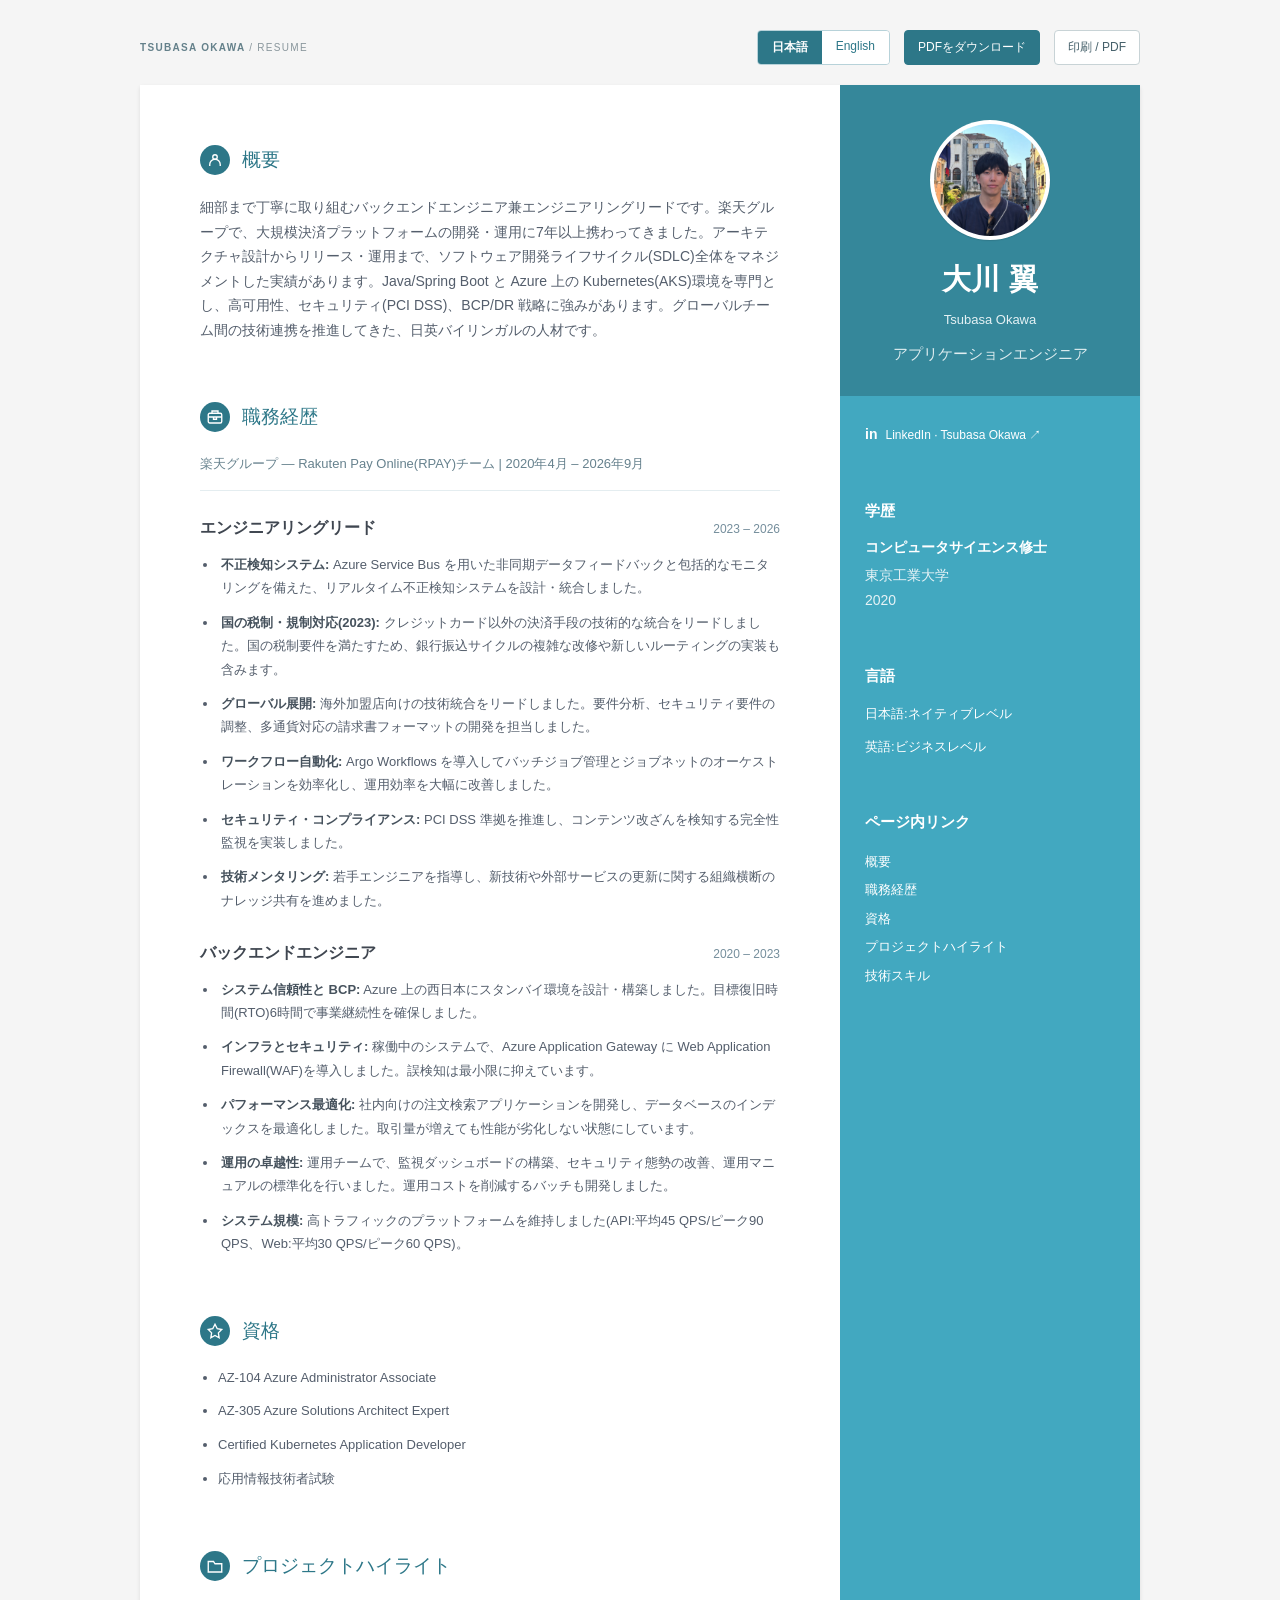
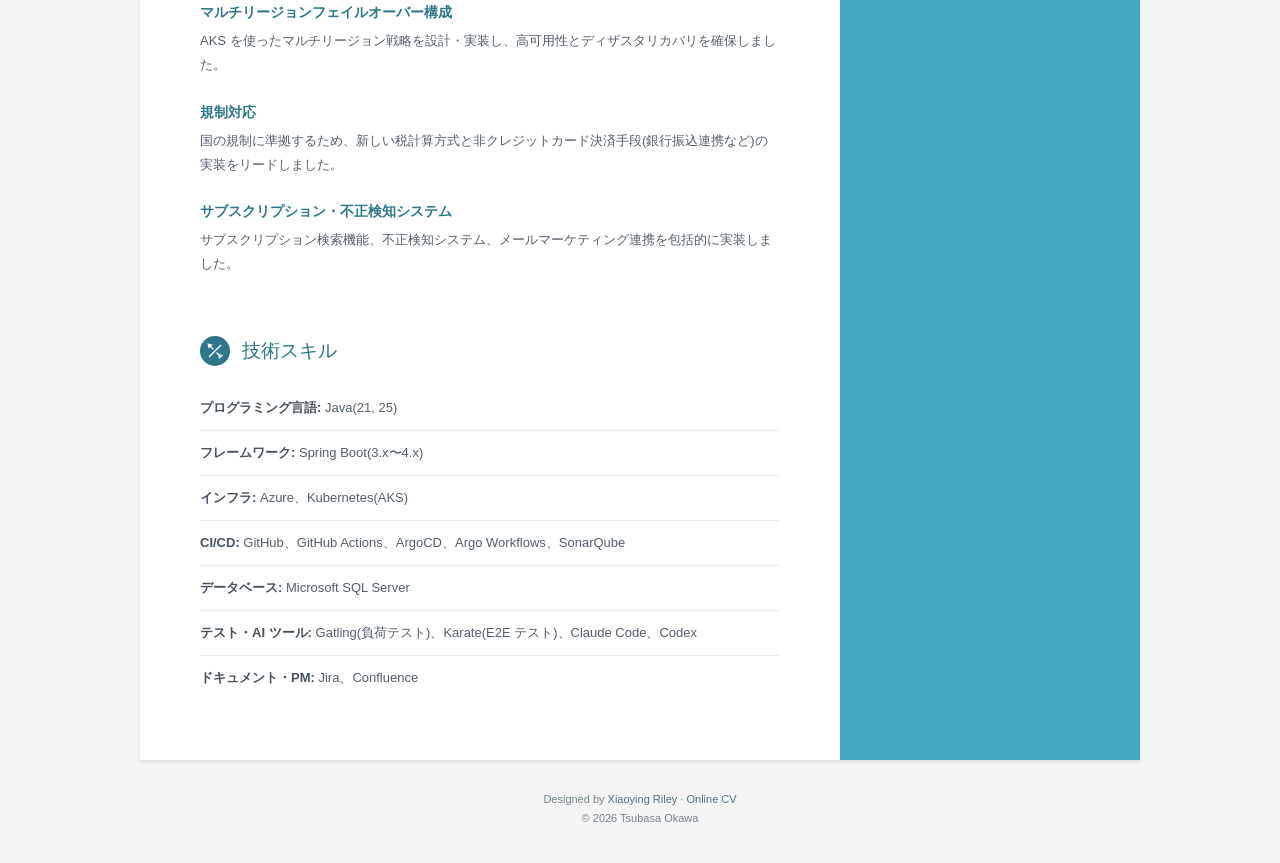
==== commit f6a92e4b: "Add downloadable Japanese and English resume PDFs" ====
--- a/index.html
+++ b/index.html
@@ -1 +1 @@
-<!doctype html><html lang="ja"><head><meta charset="utf-8"><meta name="viewport" content="width=device-width,initial-scale=1"><title>大川 翼 | 履歴書</title><meta name="description" content="細部まで丁寧に取り組むバックエンドエンジニア兼エンジニアリングリードです。楽天グループで、大規模決済プラットフォームの開発・運用に7年以上携わってきました。アーキテクチャ設計からリリース・運用まで、ソフトウェア開発ライフサイクル(SDLC)全体をマネジメントした実績があります。Java/Spring Boot と Azure 上の Kubernetes(AKS)環境を専門とし、高可用性、セキュリティ(PCI DSS)、BCP/DR 戦略に強みがあります。グローバルチーム間の技術連携を推進してきた、日英バイリンガルの人材です。"><meta property="og:title" content="大川 翼 | Resume"><meta property="og:description" content="Backend Engineer & Engineering Lead · Java / Spring Boot · Azure / Kubernetes"><meta property="og:type" content="website"><link rel="alternate" hreflang="ja" href="./"><link rel="alternate" hreflang="en" href="./en/"><link rel="icon" type="image/svg+xml" href="./favicon.svg"><link rel="stylesheet" href="./theme.css"><link rel="stylesheet" href="./custom.css"><script src="./app.js" defer></script></head><body><a class="skip-link" href="#main">本文へ移動</a><header class="toolbar"><span class="toolbar-label">TSUBASA OKAWA <span>/ RESUME</span></span><div class="toolbar-actions"><nav class="language-switch" aria-label="表示言語"><a href="./" hreflang="ja" lang="ja" aria-current="page">日本語</a><a href="./en/" hreflang="en" lang="en" >English</a></nav><button class="print-control" type="button">印刷 / PDF</button></div></header><div class="wrapper"><aside class="sidebar-wrapper" aria-label="プロフィール情報"><div class="profile-container"><img class="avatar profile-photo" src="./profile.jpg" width="120" height="120" alt="大川 翼のプロフィール写真"><h1 class="name">大川 翼</h1><p class="roman-name">Tsubasa Okawa</p><p class="tagline">アプリケーションエンジニア</p></div><div class="contact-container container-block"><ul class="contact-list list-unstyled"><li><a href="https://www.linkedin.com/in/tsubasa-okawa-060a80186" target="_blank" rel="noopener noreferrer"><span class="linkedin-icon" aria-hidden="true">in</span>LinkedIn · Tsubasa Okawa ↗</a></li></ul></div><section class="education-container container-block"><h2 class="container-block-title">学歴</h2><div class="item"><h3 class="degree">コンピュータサイエンス修士</h3><p class="meta">東京工業大学</p><p class="time">2020</p></div></section><section class="languages-container container-block"><h2 class="container-block-title">言語</h2><ul class="languages-list list-unstyled"><li>日本語:ネイティブレベル</li><li>英語:ビジネスレベル</li></ul></section><nav class="container-block resume-nav" aria-label="ページ内リンク"><h2 class="container-block-title">ページ内リンク</h2><ul class="list-unstyled"><li><a href="#profile">概要</a></li><li><a href="#experience">職務経歴</a></li><li><a href="#certifications">資格</a></li><li><a href="#projects">プロジェクトハイライト</a></li><li><a href="#skills">技術スキル</a></li></ul></nav></aside><main class="main-wrapper" id="main"><section class="section summary-section"><h2 class="section-title" id="profile"><span class="section-icon" aria-hidden="true"><svg viewBox="0 0 24 24" fill="none" stroke="currentColor" stroke-width="1.8"><circle cx="12" cy="8" r="3"/><path d="M5 20v-2a7 7 0 0 1 14 0v2"/></svg></span>概要</h2><p>細部まで丁寧に取り組むバックエンドエンジニア兼エンジニアリングリードです。楽天グループで、大規模決済プラットフォームの開発・運用に7年以上携わってきました。アーキテクチャ設計からリリース・運用まで、ソフトウェア開発ライフサイクル(SDLC)全体をマネジメントした実績があります。Java/Spring Boot と Azure 上の Kubernetes(AKS)環境を専門とし、高可用性、セキュリティ(PCI DSS)、BCP/DR 戦略に強みがあります。グローバルチーム間の技術連携を推進してきた、日英バイリンガルの人材です。</p></section><section class="section experiences-section"><h2 class="section-title" id="experience"><span class="section-icon" aria-hidden="true"><svg viewBox="0 0 24 24" fill="none" stroke="currentColor" stroke-width="1.8"><rect x="3" y="7" width="18" height="13" rx="2"/><path d="M8 7V4h8v3M3 12h18M10 12v3h4v-3"/></svg></span>職務経歴</h2><p class="employer">楽天グループ — Rakuten Pay Online(RPAY)チーム | 2020年4月 – 2026年9月</p><article class="item"><div class="upper-row"><h3 class="job-title">エンジニアリングリード</h3><span class="time">2023 – 2026</span></div><ul class="achievement-list"><li><strong>不正検知システム:</strong> Azure Service Bus を用いた非同期データフィードバックと包括的なモニタリングを備えた、リアルタイム不正検知システムを設計・統合しました。</li><li><strong>国の税制・規制対応(2023):</strong> クレジットカード以外の決済手段の技術的な統合をリードしました。国の税制要件を満たすため、銀行振込サイクルの複雑な改修や新しいルーティングの実装も含みます。</li><li><strong>グローバル展開:</strong> 海外加盟店向けの技術統合をリードしました。要件分析、セキュリティ要件の調整、多通貨対応の請求書フォーマットの開発を担当しました。</li><li><strong>ワークフロー自動化:</strong> Argo Workflows を導入してバッチジョブ管理とジョブネットのオーケストレーションを効率化し、運用効率を大幅に改善しました。</li><li><strong>セキュリティ・コンプライアンス:</strong> PCI DSS 準拠を推進し、コンテンツ改ざんを検知する完全性監視を実装しました。</li><li><strong>技術メンタリング:</strong> 若手エンジニアを指導し、新技術や外部サービスの更新に関する組織横断のナレッジ共有を進めました。</li></ul></article><article class="item"><div class="upper-row"><h3 class="job-title">バックエンドエンジニア</h3><span class="time">2020 – 2023</span></div><ul class="achievement-list"><li><strong>システム信頼性と BCP:</strong> Azure 上の西日本にスタンバイ環境を設計・構築しました。目標復旧時間(RTO)6時間で事業継続性を確保しました。</li><li><strong>インフラとセキュリティ:</strong> 稼働中のシステムで、Azure Application Gateway に Web Application Firewall(WAF)を導入しました。誤検知は最小限に抑えています。</li><li><strong>パフォーマンス最適化:</strong> 社内向けの注文検索アプリケーションを開発し、データベースのインデックスを最適化しました。取引量が増えても性能が劣化しない状態にしています。</li><li><strong>運用の卓越性:</strong> 運用チームで、監視ダッシュボードの構築、セキュリティ態勢の改善、運用マニュアルの標準化を行いました。運用コストを削減するバッチも開発しました。</li><li><strong>システム規模:</strong> 高トラフィックのプラットフォームを維持しました(API:平均45 QPS/ピーク90 QPS、Web:平均30 QPS/ピーク60 QPS)。</li></ul></article></section><section class="section certifications-section"><h2 class="section-title" id="certifications"><span class="section-icon" aria-hidden="true"><svg viewBox="0 0 24 24" fill="none" stroke="currentColor" stroke-width="1.8"><path d="m12 3 3 6 6 1-4.5 4.5 1 6.5-5.5-3-5.5 3 1-6.5L3 10l6-1z"/></svg></span>資格</h2><ul class="certification-list"><li>AZ-104 Azure Administrator Associate</li><li>AZ-305 Azure Solutions Architect Expert</li><li>Certified Kubernetes Application Developer</li><li>応用情報技術者試験</li></ul></section><section class="section projects-section"><h2 class="section-title" id="projects"><span class="section-icon" aria-hidden="true"><svg viewBox="0 0 24 24" fill="none" stroke="currentColor" stroke-width="1.8"><path d="M3 6h7l2 3h9v11H3z"/></svg></span>プロジェクトハイライト</h2><article class="item project-item"><h3 class="project-title">マルチリージョンフェイルオーバー構成</h3><p>AKS を使ったマルチリージョン戦略を設計・実装し、高可用性とディザスタリカバリを確保しました。</p></article><article class="item project-item"><h3 class="project-title">規制対応</h3><p>国の規制に準拠するため、新しい税計算方式と非クレジットカード決済手段(銀行振込連携など)の実装をリードしました。</p></article><article class="item project-item"><h3 class="project-title">サブスクリプション・不正検知システム</h3><p>サブスクリプション検索機能、不正検知システム、メールマーケティング連携を包括的に実装しました。</p></article></section><section class="section skillset"><h2 class="section-title" id="skills"><span class="section-icon" aria-hidden="true"><svg viewBox="0 0 24 24" fill="none" stroke="currentColor" stroke-width="1.8"><path d="m4 4 6 6M14 14l6 6M4 20l16-16M3 3l4 1-3 3zM17 17l4 1-3 3z"/></svg></span>技術スキル</h2><div class="skill-row"><strong>プログラミング言語:</strong> Java(21, 25)</div><div class="skill-row"><strong>フレームワーク:</strong> Spring Boot(3.x〜4.x)</div><div class="skill-row"><strong>インフラ:</strong> Azure、Kubernetes(AKS)</div><div class="skill-row"><strong>CI/CD:</strong> GitHub、GitHub Actions、ArgoCD、Argo Workflows、SonarQube</div><div class="skill-row"><strong>データベース:</strong> Microsoft SQL Server</div><div class="skill-row"><strong>テスト・AI ツール:</strong> Gatling(負荷テスト)、Karate(E2E テスト)、Claude Code、Codex</div><div class="skill-row"><strong>ドキュメント・PM:</strong> Jira、Confluence</div></section></main></div><footer class="footer"><small class="copyright">Designed by <a href="https://themes.3rdwavemedia.com/" target="_blank" rel="noopener noreferrer">Xiaoying Riley</a> · <a href="https://github.com/sharu725/online-cv" target="_blank" rel="noopener noreferrer">Online CV</a><br>© 2026 Tsubasa Okawa</small></footer></body></html>+<!doctype html><html lang="ja"><head><meta charset="utf-8"><meta name="viewport" content="width=device-width,initial-scale=1"><title>大川 翼 | 履歴書</title><meta name="description" content="細部まで丁寧に取り組むバックエンドエンジニア兼エンジニアリングリードです。楽天グループで、大規模決済プラットフォームの開発・運用に7年以上携わってきました。アーキテクチャ設計からリリース・運用まで、ソフトウェア開発ライフサイクル(SDLC)全体をマネジメントした実績があります。Java/Spring Boot と Azure 上の Kubernetes(AKS)環境を専門とし、高可用性、セキュリティ(PCI DSS)、BCP/DR 戦略に強みがあります。グローバルチーム間の技術連携を推進してきた、日英バイリンガルの人材です。"><meta property="og:title" content="大川 翼 | Resume"><meta property="og:description" content="Backend Engineer & Engineering Lead · Java / Spring Boot · Azure / Kubernetes"><meta property="og:type" content="website"><link rel="alternate" hreflang="ja" href="./"><link rel="alternate" hreflang="en" href="./en/"><link rel="icon" type="image/svg+xml" href="./favicon.svg"><link rel="stylesheet" href="./theme.css"><link rel="stylesheet" href="./custom.css?v=pdf-download-1"><script src="./app.js" defer></script></head><body><a class="skip-link" href="#main">本文へ移動</a><header class="toolbar"><span class="toolbar-label">TSUBASA OKAWA <span>/ RESUME</span></span><div class="toolbar-actions"><nav class="language-switch" aria-label="表示言語"><a href="./" hreflang="ja" lang="ja" aria-current="page">日本語</a><a href="./en/" hreflang="en" lang="en" >English</a></nav><a class="print-control pdf-download" href="./pdf/ja.pdf" download="Tsubasa-Okawa-Resume-JA.pdf" type="application/pdf">PDFをダウンロード</a><button class="print-control" type="button">印刷 / PDF</button></div></header><div class="wrapper"><aside class="sidebar-wrapper" aria-label="プロフィール情報"><div class="profile-container"><img class="avatar profile-photo" src="./profile.jpg" width="120" height="120" alt="大川 翼のプロフィール写真"><h1 class="name">大川 翼</h1><p class="roman-name">Tsubasa Okawa</p><p class="tagline">アプリケーションエンジニア</p></div><div class="contact-container container-block"><ul class="contact-list list-unstyled"><li><a href="https://www.linkedin.com/in/tsubasa-okawa-060a80186" target="_blank" rel="noopener noreferrer"><span class="linkedin-icon" aria-hidden="true">in</span>LinkedIn · Tsubasa Okawa ↗</a></li></ul></div><section class="education-container container-block"><h2 class="container-block-title">学歴</h2><div class="item"><h3 class="degree">コンピュータサイエンス修士</h3><p class="meta">東京工業大学</p><p class="time">2020</p></div></section><section class="languages-container container-block"><h2 class="container-block-title">言語</h2><ul class="languages-list list-unstyled"><li>日本語:ネイティブレベル</li><li>英語:ビジネスレベル</li></ul></section><nav class="container-block resume-nav" aria-label="ページ内リンク"><h2 class="container-block-title">ページ内リンク</h2><ul class="list-unstyled"><li><a href="#profile">概要</a></li><li><a href="#experience">職務経歴</a></li><li><a href="#certifications">資格</a></li><li><a href="#projects">プロジェクトハイライト</a></li><li><a href="#skills">技術スキル</a></li></ul></nav></aside><main class="main-wrapper" id="main"><section class="section summary-section"><h2 class="section-title" id="profile"><span class="section-icon" aria-hidden="true"><svg viewBox="0 0 24 24" fill="none" stroke="currentColor" stroke-width="1.8"><circle cx="12" cy="8" r="3"/><path d="M5 20v-2a7 7 0 0 1 14 0v2"/></svg></span>概要</h2><p>細部まで丁寧に取り組むバックエンドエンジニア兼エンジニアリングリードです。楽天グループで、大規模決済プラットフォームの開発・運用に7年以上携わってきました。アーキテクチャ設計からリリース・運用まで、ソフトウェア開発ライフサイクル(SDLC)全体をマネジメントした実績があります。Java/Spring Boot と Azure 上の Kubernetes(AKS)環境を専門とし、高可用性、セキュリティ(PCI DSS)、BCP/DR 戦略に強みがあります。グローバルチーム間の技術連携を推進してきた、日英バイリンガルの人材です。</p></section><section class="section experiences-section"><h2 class="section-title" id="experience"><span class="section-icon" aria-hidden="true"><svg viewBox="0 0 24 24" fill="none" stroke="currentColor" stroke-width="1.8"><rect x="3" y="7" width="18" height="13" rx="2"/><path d="M8 7V4h8v3M3 12h18M10 12v3h4v-3"/></svg></span>職務経歴</h2><p class="employer">楽天グループ — Rakuten Pay Online(RPAY)チーム | 2020年4月 – 2026年9月</p><article class="item"><div class="upper-row"><h3 class="job-title">エンジニアリングリード</h3><span class="time">2023 – 2026</span></div><ul class="achievement-list"><li><strong>不正検知システム:</strong> Azure Service Bus を用いた非同期データフィードバックと包括的なモニタリングを備えた、リアルタイム不正検知システムを設計・統合しました。</li><li><strong>国の税制・規制対応(2023):</strong> クレジットカード以外の決済手段の技術的な統合をリードしました。国の税制要件を満たすため、銀行振込サイクルの複雑な改修や新しいルーティングの実装も含みます。</li><li><strong>グローバル展開:</strong> 海外加盟店向けの技術統合をリードしました。要件分析、セキュリティ要件の調整、多通貨対応の請求書フォーマットの開発を担当しました。</li><li><strong>ワークフロー自動化:</strong> Argo Workflows を導入してバッチジョブ管理とジョブネットのオーケストレーションを効率化し、運用効率を大幅に改善しました。</li><li><strong>セキュリティ・コンプライアンス:</strong> PCI DSS 準拠を推進し、コンテンツ改ざんを検知する完全性監視を実装しました。</li><li><strong>技術メンタリング:</strong> 若手エンジニアを指導し、新技術や外部サービスの更新に関する組織横断のナレッジ共有を進めました。</li></ul></article><article class="item"><div class="upper-row"><h3 class="job-title">バックエンドエンジニア</h3><span class="time">2020 – 2023</span></div><ul class="achievement-list"><li><strong>システム信頼性と BCP:</strong> Azure 上の西日本にスタンバイ環境を設計・構築しました。目標復旧時間(RTO)6時間で事業継続性を確保しました。</li><li><strong>インフラとセキュリティ:</strong> 稼働中のシステムで、Azure Application Gateway に Web Application Firewall(WAF)を導入しました。誤検知は最小限に抑えています。</li><li><strong>パフォーマンス最適化:</strong> 社内向けの注文検索アプリケーションを開発し、データベースのインデックスを最適化しました。取引量が増えても性能が劣化しない状態にしています。</li><li><strong>運用の卓越性:</strong> 運用チームで、監視ダッシュボードの構築、セキュリティ態勢の改善、運用マニュアルの標準化を行いました。運用コストを削減するバッチも開発しました。</li><li><strong>システム規模:</strong> 高トラフィックのプラットフォームを維持しました(API:平均45 QPS/ピーク90 QPS、Web:平均30 QPS/ピーク60 QPS)。</li></ul></article></section><section class="section certifications-section"><h2 class="section-title" id="certifications"><span class="section-icon" aria-hidden="true"><svg viewBox="0 0 24 24" fill="none" stroke="currentColor" stroke-width="1.8"><path d="m12 3 3 6 6 1-4.5 4.5 1 6.5-5.5-3-5.5 3 1-6.5L3 10l6-1z"/></svg></span>資格</h2><ul class="certification-list"><li>AZ-104 Azure Administrator Associate</li><li>AZ-305 Azure Solutions Architect Expert</li><li>Certified Kubernetes Application Developer</li><li>応用情報技術者試験</li></ul></section><section class="section projects-section"><h2 class="section-title" id="projects"><span class="section-icon" aria-hidden="true"><svg viewBox="0 0 24 24" fill="none" stroke="currentColor" stroke-width="1.8"><path d="M3 6h7l2 3h9v11H3z"/></svg></span>プロジェクトハイライト</h2><article class="item project-item"><h3 class="project-title">マルチリージョンフェイルオーバー構成</h3><p>AKS を使ったマルチリージョン戦略を設計・実装し、高可用性とディザスタリカバリを確保しました。</p></article><article class="item project-item"><h3 class="project-title">規制対応</h3><p>国の規制に準拠するため、新しい税計算方式と非クレジットカード決済手段(銀行振込連携など)の実装をリードしました。</p></article><article class="item project-item"><h3 class="project-title">サブスクリプション・不正検知システム</h3><p>サブスクリプション検索機能、不正検知システム、メールマーケティング連携を包括的に実装しました。</p></article></section><section class="section skillset"><h2 class="section-title" id="skills"><span class="section-icon" aria-hidden="true"><svg viewBox="0 0 24 24" fill="none" stroke="currentColor" stroke-width="1.8"><path d="m4 4 6 6M14 14l6 6M4 20l16-16M3 3l4 1-3 3zM17 17l4 1-3 3z"/></svg></span>技術スキル</h2><div class="skill-row"><strong>プログラミング言語:</strong> Java(21, 25)</div><div class="skill-row"><strong>フレームワーク:</strong> Spring Boot(3.x〜4.x)</div><div class="skill-row"><strong>インフラ:</strong> Azure、Kubernetes(AKS)</div><div class="skill-row"><strong>CI/CD:</strong> GitHub、GitHub Actions、ArgoCD、Argo Workflows、SonarQube</div><div class="skill-row"><strong>データベース:</strong> Microsoft SQL Server</div><div class="skill-row"><strong>テスト・AI ツール:</strong> Gatling(負荷テスト)、Karate(E2E テスト)、Claude Code、Codex</div><div class="skill-row"><strong>ドキュメント・PM:</strong> Jira、Confluence</div></section></main></div><footer class="footer"><small class="copyright">Designed by <a href="https://themes.3rdwavemedia.com/" target="_blank" rel="noopener noreferrer">Xiaoying Riley</a> · <a href="https://github.com/sharu725/online-cv" target="_blank" rel="noopener noreferrer">Online CV</a><br>© 2026 Tsubasa Okawa</small></footer></body></html>
--- a/custom.css
+++ b/custom.css
@@ -2,3 +2,5 @@
 
 .sidebar-wrapper .profile-photo{display:block;width:120px;height:120px;max-width:none;object-fit:cover;object-position:center;border:4px solid #ffffff80;border-radius:50%;margin:0 auto 20px;background:#fff}
 @media(max-width:767px){.sidebar-wrapper .profile-photo{width:100px;height:100px;margin-bottom:15px}}
+
+.pdf-download{display:inline-block;background:#2d7788;border-color:#2d7788;color:#fff;white-space:nowrap}.pdf-download:hover,.pdf-download:focus{background:#245d6a;border-color:#245d6a;color:#fff;text-decoration:none}
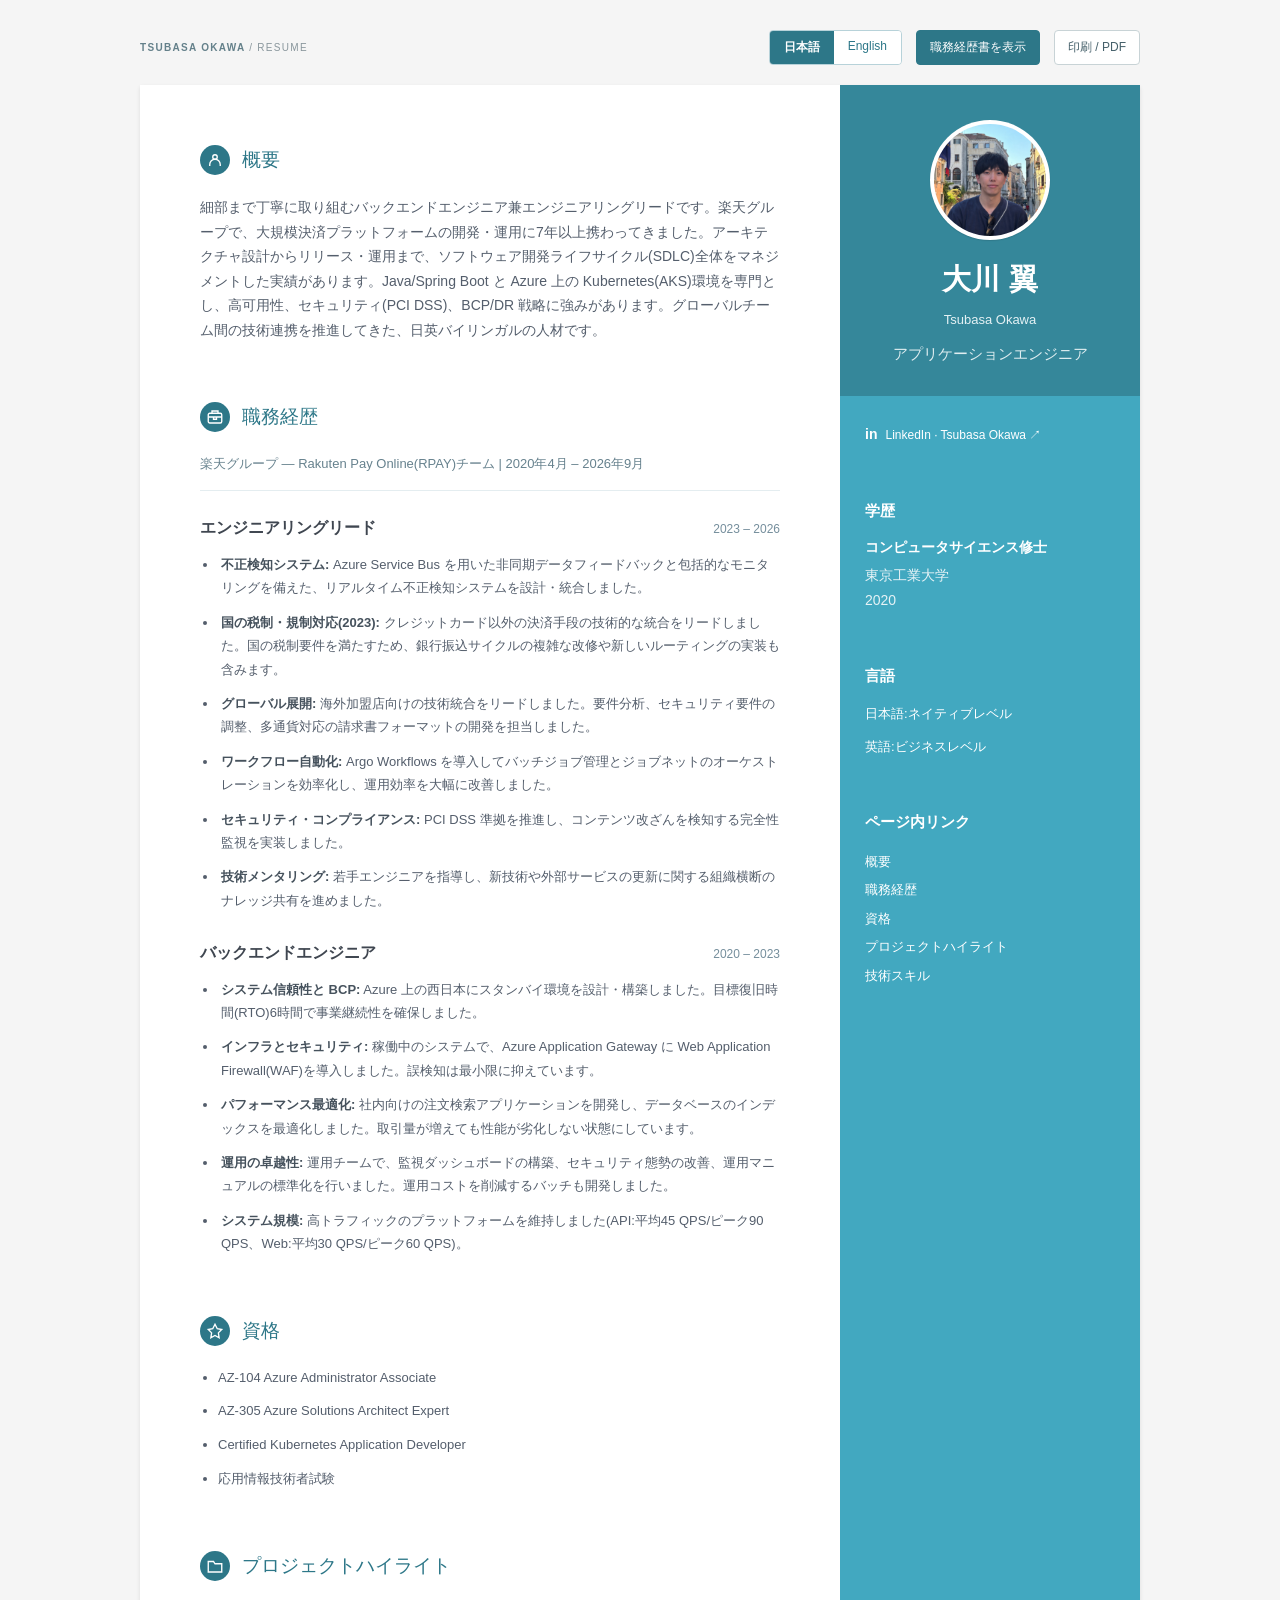
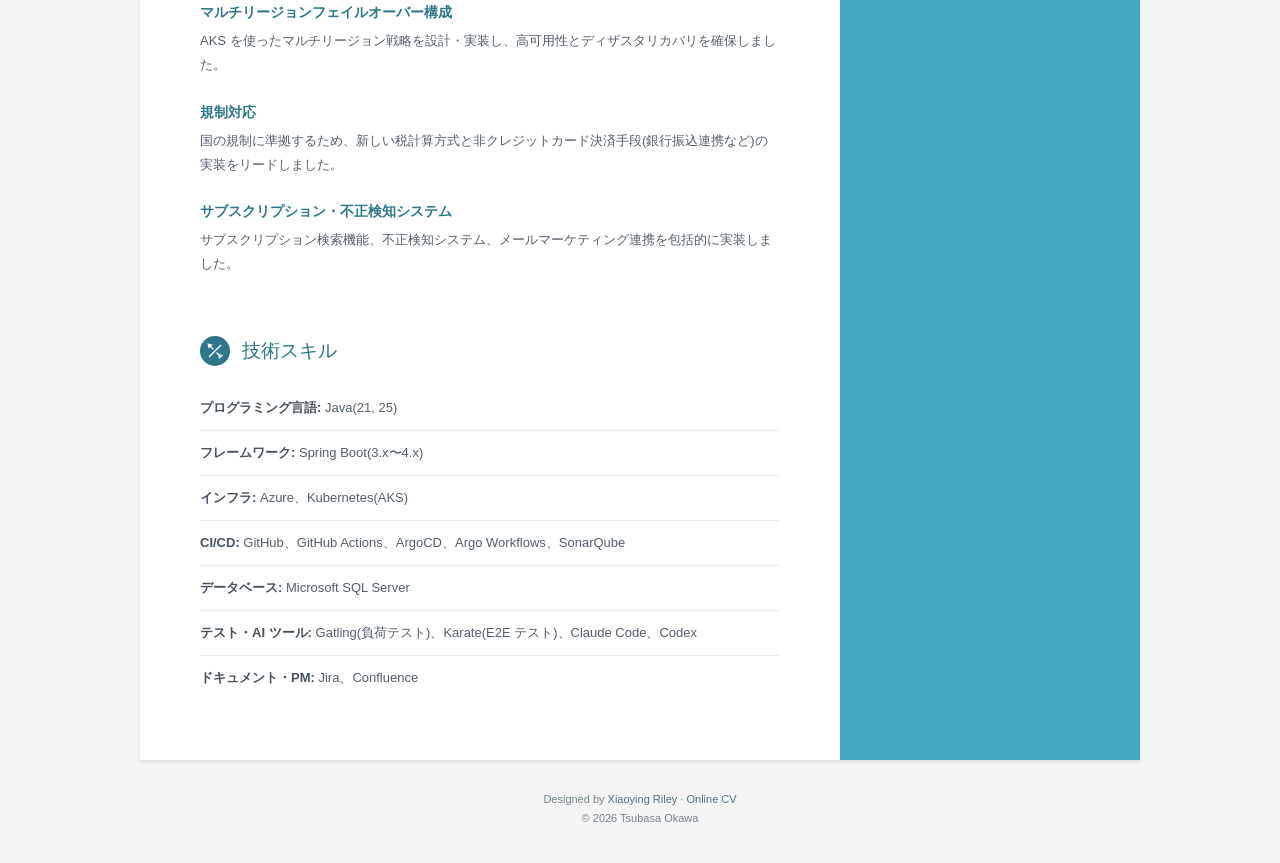
==== commit 51f26b40: "Open resume PDFs in a new tab with View CV buttons" ====
--- a/index.html
+++ b/index.html
@@ -1 +1 @@
-<!doctype html><html lang="ja"><head><meta charset="utf-8"><meta name="viewport" content="width=device-width,initial-scale=1"><title>大川 翼 | 履歴書</title><meta name="description" content="細部まで丁寧に取り組むバックエンドエンジニア兼エンジニアリングリードです。楽天グループで、大規模決済プラットフォームの開発・運用に7年以上携わってきました。アーキテクチャ設計からリリース・運用まで、ソフトウェア開発ライフサイクル(SDLC)全体をマネジメントした実績があります。Java/Spring Boot と Azure 上の Kubernetes(AKS)環境を専門とし、高可用性、セキュリティ(PCI DSS)、BCP/DR 戦略に強みがあります。グローバルチーム間の技術連携を推進してきた、日英バイリンガルの人材です。"><meta property="og:title" content="大川 翼 | Resume"><meta property="og:description" content="Backend Engineer & Engineering Lead · Java / Spring Boot · Azure / Kubernetes"><meta property="og:type" content="website"><link rel="alternate" hreflang="ja" href="./"><link rel="alternate" hreflang="en" href="./en/"><link rel="icon" type="image/svg+xml" href="./favicon.svg"><link rel="stylesheet" href="./theme.css"><link rel="stylesheet" href="./custom.css?v=pdf-download-1"><script src="./app.js" defer></script></head><body><a class="skip-link" href="#main">本文へ移動</a><header class="toolbar"><span class="toolbar-label">TSUBASA OKAWA <span>/ RESUME</span></span><div class="toolbar-actions"><nav class="language-switch" aria-label="表示言語"><a href="./" hreflang="ja" lang="ja" aria-current="page">日本語</a><a href="./en/" hreflang="en" lang="en" >English</a></nav><a class="print-control pdf-download" href="./pdf/ja.pdf" download="Tsubasa-Okawa-Resume-JA.pdf" type="application/pdf">PDFをダウンロード</a><button class="print-control" type="button">印刷 / PDF</button></div></header><div class="wrapper"><aside class="sidebar-wrapper" aria-label="プロフィール情報"><div class="profile-container"><img class="avatar profile-photo" src="./profile.jpg" width="120" height="120" alt="大川 翼のプロフィール写真"><h1 class="name">大川 翼</h1><p class="roman-name">Tsubasa Okawa</p><p class="tagline">アプリケーションエンジニア</p></div><div class="contact-container container-block"><ul class="contact-list list-unstyled"><li><a href="https://www.linkedin.com/in/tsubasa-okawa-060a80186" target="_blank" rel="noopener noreferrer"><span class="linkedin-icon" aria-hidden="true">in</span>LinkedIn · Tsubasa Okawa ↗</a></li></ul></div><section class="education-container container-block"><h2 class="container-block-title">学歴</h2><div class="item"><h3 class="degree">コンピュータサイエンス修士</h3><p class="meta">東京工業大学</p><p class="time">2020</p></div></section><section class="languages-container container-block"><h2 class="container-block-title">言語</h2><ul class="languages-list list-unstyled"><li>日本語:ネイティブレベル</li><li>英語:ビジネスレベル</li></ul></section><nav class="container-block resume-nav" aria-label="ページ内リンク"><h2 class="container-block-title">ページ内リンク</h2><ul class="list-unstyled"><li><a href="#profile">概要</a></li><li><a href="#experience">職務経歴</a></li><li><a href="#certifications">資格</a></li><li><a href="#projects">プロジェクトハイライト</a></li><li><a href="#skills">技術スキル</a></li></ul></nav></aside><main class="main-wrapper" id="main"><section class="section summary-section"><h2 class="section-title" id="profile"><span class="section-icon" aria-hidden="true"><svg viewBox="0 0 24 24" fill="none" stroke="currentColor" stroke-width="1.8"><circle cx="12" cy="8" r="3"/><path d="M5 20v-2a7 7 0 0 1 14 0v2"/></svg></span>概要</h2><p>細部まで丁寧に取り組むバックエンドエンジニア兼エンジニアリングリードです。楽天グループで、大規模決済プラットフォームの開発・運用に7年以上携わってきました。アーキテクチャ設計からリリース・運用まで、ソフトウェア開発ライフサイクル(SDLC)全体をマネジメントした実績があります。Java/Spring Boot と Azure 上の Kubernetes(AKS)環境を専門とし、高可用性、セキュリティ(PCI DSS)、BCP/DR 戦略に強みがあります。グローバルチーム間の技術連携を推進してきた、日英バイリンガルの人材です。</p></section><section class="section experiences-section"><h2 class="section-title" id="experience"><span class="section-icon" aria-hidden="true"><svg viewBox="0 0 24 24" fill="none" stroke="currentColor" stroke-width="1.8"><rect x="3" y="7" width="18" height="13" rx="2"/><path d="M8 7V4h8v3M3 12h18M10 12v3h4v-3"/></svg></span>職務経歴</h2><p class="employer">楽天グループ — Rakuten Pay Online(RPAY)チーム | 2020年4月 – 2026年9月</p><article class="item"><div class="upper-row"><h3 class="job-title">エンジニアリングリード</h3><span class="time">2023 – 2026</span></div><ul class="achievement-list"><li><strong>不正検知システム:</strong> Azure Service Bus を用いた非同期データフィードバックと包括的なモニタリングを備えた、リアルタイム不正検知システムを設計・統合しました。</li><li><strong>国の税制・規制対応(2023):</strong> クレジットカード以外の決済手段の技術的な統合をリードしました。国の税制要件を満たすため、銀行振込サイクルの複雑な改修や新しいルーティングの実装も含みます。</li><li><strong>グローバル展開:</strong> 海外加盟店向けの技術統合をリードしました。要件分析、セキュリティ要件の調整、多通貨対応の請求書フォーマットの開発を担当しました。</li><li><strong>ワークフロー自動化:</strong> Argo Workflows を導入してバッチジョブ管理とジョブネットのオーケストレーションを効率化し、運用効率を大幅に改善しました。</li><li><strong>セキュリティ・コンプライアンス:</strong> PCI DSS 準拠を推進し、コンテンツ改ざんを検知する完全性監視を実装しました。</li><li><strong>技術メンタリング:</strong> 若手エンジニアを指導し、新技術や外部サービスの更新に関する組織横断のナレッジ共有を進めました。</li></ul></article><article class="item"><div class="upper-row"><h3 class="job-title">バックエンドエンジニア</h3><span class="time">2020 – 2023</span></div><ul class="achievement-list"><li><strong>システム信頼性と BCP:</strong> Azure 上の西日本にスタンバイ環境を設計・構築しました。目標復旧時間(RTO)6時間で事業継続性を確保しました。</li><li><strong>インフラとセキュリティ:</strong> 稼働中のシステムで、Azure Application Gateway に Web Application Firewall(WAF)を導入しました。誤検知は最小限に抑えています。</li><li><strong>パフォーマンス最適化:</strong> 社内向けの注文検索アプリケーションを開発し、データベースのインデックスを最適化しました。取引量が増えても性能が劣化しない状態にしています。</li><li><strong>運用の卓越性:</strong> 運用チームで、監視ダッシュボードの構築、セキュリティ態勢の改善、運用マニュアルの標準化を行いました。運用コストを削減するバッチも開発しました。</li><li><strong>システム規模:</strong> 高トラフィックのプラットフォームを維持しました(API:平均45 QPS/ピーク90 QPS、Web:平均30 QPS/ピーク60 QPS)。</li></ul></article></section><section class="section certifications-section"><h2 class="section-title" id="certifications"><span class="section-icon" aria-hidden="true"><svg viewBox="0 0 24 24" fill="none" stroke="currentColor" stroke-width="1.8"><path d="m12 3 3 6 6 1-4.5 4.5 1 6.5-5.5-3-5.5 3 1-6.5L3 10l6-1z"/></svg></span>資格</h2><ul class="certification-list"><li>AZ-104 Azure Administrator Associate</li><li>AZ-305 Azure Solutions Architect Expert</li><li>Certified Kubernetes Application Developer</li><li>応用情報技術者試験</li></ul></section><section class="section projects-section"><h2 class="section-title" id="projects"><span class="section-icon" aria-hidden="true"><svg viewBox="0 0 24 24" fill="none" stroke="currentColor" stroke-width="1.8"><path d="M3 6h7l2 3h9v11H3z"/></svg></span>プロジェクトハイライト</h2><article class="item project-item"><h3 class="project-title">マルチリージョンフェイルオーバー構成</h3><p>AKS を使ったマルチリージョン戦略を設計・実装し、高可用性とディザスタリカバリを確保しました。</p></article><article class="item project-item"><h3 class="project-title">規制対応</h3><p>国の規制に準拠するため、新しい税計算方式と非クレジットカード決済手段(銀行振込連携など)の実装をリードしました。</p></article><article class="item project-item"><h3 class="project-title">サブスクリプション・不正検知システム</h3><p>サブスクリプション検索機能、不正検知システム、メールマーケティング連携を包括的に実装しました。</p></article></section><section class="section skillset"><h2 class="section-title" id="skills"><span class="section-icon" aria-hidden="true"><svg viewBox="0 0 24 24" fill="none" stroke="currentColor" stroke-width="1.8"><path d="m4 4 6 6M14 14l6 6M4 20l16-16M3 3l4 1-3 3zM17 17l4 1-3 3z"/></svg></span>技術スキル</h2><div class="skill-row"><strong>プログラミング言語:</strong> Java(21, 25)</div><div class="skill-row"><strong>フレームワーク:</strong> Spring Boot(3.x〜4.x)</div><div class="skill-row"><strong>インフラ:</strong> Azure、Kubernetes(AKS)</div><div class="skill-row"><strong>CI/CD:</strong> GitHub、GitHub Actions、ArgoCD、Argo Workflows、SonarQube</div><div class="skill-row"><strong>データベース:</strong> Microsoft SQL Server</div><div class="skill-row"><strong>テスト・AI ツール:</strong> Gatling(負荷テスト)、Karate(E2E テスト)、Claude Code、Codex</div><div class="skill-row"><strong>ドキュメント・PM:</strong> Jira、Confluence</div></section></main></div><footer class="footer"><small class="copyright">Designed by <a href="https://themes.3rdwavemedia.com/" target="_blank" rel="noopener noreferrer">Xiaoying Riley</a> · <a href="https://github.com/sharu725/online-cv" target="_blank" rel="noopener noreferrer">Online CV</a><br>© 2026 Tsubasa Okawa</small></footer></body></html>+<!doctype html><html lang="ja"><head><meta charset="utf-8"><meta name="viewport" content="width=device-width,initial-scale=1"><title>大川 翼 | 履歴書</title><meta name="description" content="細部まで丁寧に取り組むバックエンドエンジニア兼エンジニアリングリードです。楽天グループで、大規模決済プラットフォームの開発・運用に7年以上携わってきました。アーキテクチャ設計からリリース・運用まで、ソフトウェア開発ライフサイクル(SDLC)全体をマネジメントした実績があります。Java/Spring Boot と Azure 上の Kubernetes(AKS)環境を専門とし、高可用性、セキュリティ(PCI DSS)、BCP/DR 戦略に強みがあります。グローバルチーム間の技術連携を推進してきた、日英バイリンガルの人材です。"><meta property="og:title" content="大川 翼 | Resume"><meta property="og:description" content="Backend Engineer & Engineering Lead · Java / Spring Boot · Azure / Kubernetes"><meta property="og:type" content="website"><link rel="alternate" hreflang="ja" href="./"><link rel="alternate" hreflang="en" href="./en/"><link rel="icon" type="image/svg+xml" href="./favicon.svg"><link rel="stylesheet" href="./theme.css"><link rel="stylesheet" href="./custom.css?v=pdf-download-1"><script src="./app.js" defer></script></head><body><a class="skip-link" href="#main">本文へ移動</a><header class="toolbar"><span class="toolbar-label">TSUBASA OKAWA <span>/ RESUME</span></span><div class="toolbar-actions"><nav class="language-switch" aria-label="表示言語"><a href="./" hreflang="ja" lang="ja" aria-current="page">日本語</a><a href="./en/" hreflang="en" lang="en" >English</a></nav><a class="print-control pdf-download" href="./pdf/ja.pdf" target="_blank" rel="noopener noreferrer" type="application/pdf">職務経歴書を表示</a><button class="print-control" type="button">印刷 / PDF</button></div></header><div class="wrapper"><aside class="sidebar-wrapper" aria-label="プロフィール情報"><div class="profile-container"><img class="avatar profile-photo" src="./profile.jpg" width="120" height="120" alt="大川 翼のプロフィール写真"><h1 class="name">大川 翼</h1><p class="roman-name">Tsubasa Okawa</p><p class="tagline">アプリケーションエンジニア</p></div><div class="contact-container container-block"><ul class="contact-list list-unstyled"><li><a href="https://www.linkedin.com/in/tsubasa-okawa-060a80186" target="_blank" rel="noopener noreferrer"><span class="linkedin-icon" aria-hidden="true">in</span>LinkedIn · Tsubasa Okawa ↗</a></li></ul></div><section class="education-container container-block"><h2 class="container-block-title">学歴</h2><div class="item"><h3 class="degree">コンピュータサイエンス修士</h3><p class="meta">東京工業大学</p><p class="time">2020</p></div></section><section class="languages-container container-block"><h2 class="container-block-title">言語</h2><ul class="languages-list list-unstyled"><li>日本語:ネイティブレベル</li><li>英語:ビジネスレベル</li></ul></section><nav class="container-block resume-nav" aria-label="ページ内リンク"><h2 class="container-block-title">ページ内リンク</h2><ul class="list-unstyled"><li><a href="#profile">概要</a></li><li><a href="#experience">職務経歴</a></li><li><a href="#certifications">資格</a></li><li><a href="#projects">プロジェクトハイライト</a></li><li><a href="#skills">技術スキル</a></li></ul></nav></aside><main class="main-wrapper" id="main"><section class="section summary-section"><h2 class="section-title" id="profile"><span class="section-icon" aria-hidden="true"><svg viewBox="0 0 24 24" fill="none" stroke="currentColor" stroke-width="1.8"><circle cx="12" cy="8" r="3"/><path d="M5 20v-2a7 7 0 0 1 14 0v2"/></svg></span>概要</h2><p>細部まで丁寧に取り組むバックエンドエンジニア兼エンジニアリングリードです。楽天グループで、大規模決済プラットフォームの開発・運用に7年以上携わってきました。アーキテクチャ設計からリリース・運用まで、ソフトウェア開発ライフサイクル(SDLC)全体をマネジメントした実績があります。Java/Spring Boot と Azure 上の Kubernetes(AKS)環境を専門とし、高可用性、セキュリティ(PCI DSS)、BCP/DR 戦略に強みがあります。グローバルチーム間の技術連携を推進してきた、日英バイリンガルの人材です。</p></section><section class="section experiences-section"><h2 class="section-title" id="experience"><span class="section-icon" aria-hidden="true"><svg viewBox="0 0 24 24" fill="none" stroke="currentColor" stroke-width="1.8"><rect x="3" y="7" width="18" height="13" rx="2"/><path d="M8 7V4h8v3M3 12h18M10 12v3h4v-3"/></svg></span>職務経歴</h2><p class="employer">楽天グループ — Rakuten Pay Online(RPAY)チーム | 2020年4月 – 2026年9月</p><article class="item"><div class="upper-row"><h3 class="job-title">エンジニアリングリード</h3><span class="time">2023 – 2026</span></div><ul class="achievement-list"><li><strong>不正検知システム:</strong> Azure Service Bus を用いた非同期データフィードバックと包括的なモニタリングを備えた、リアルタイム不正検知システムを設計・統合しました。</li><li><strong>国の税制・規制対応(2023):</strong> クレジットカード以外の決済手段の技術的な統合をリードしました。国の税制要件を満たすため、銀行振込サイクルの複雑な改修や新しいルーティングの実装も含みます。</li><li><strong>グローバル展開:</strong> 海外加盟店向けの技術統合をリードしました。要件分析、セキュリティ要件の調整、多通貨対応の請求書フォーマットの開発を担当しました。</li><li><strong>ワークフロー自動化:</strong> Argo Workflows を導入してバッチジョブ管理とジョブネットのオーケストレーションを効率化し、運用効率を大幅に改善しました。</li><li><strong>セキュリティ・コンプライアンス:</strong> PCI DSS 準拠を推進し、コンテンツ改ざんを検知する完全性監視を実装しました。</li><li><strong>技術メンタリング:</strong> 若手エンジニアを指導し、新技術や外部サービスの更新に関する組織横断のナレッジ共有を進めました。</li></ul></article><article class="item"><div class="upper-row"><h3 class="job-title">バックエンドエンジニア</h3><span class="time">2020 – 2023</span></div><ul class="achievement-list"><li><strong>システム信頼性と BCP:</strong> Azure 上の西日本にスタンバイ環境を設計・構築しました。目標復旧時間(RTO)6時間で事業継続性を確保しました。</li><li><strong>インフラとセキュリティ:</strong> 稼働中のシステムで、Azure Application Gateway に Web Application Firewall(WAF)を導入しました。誤検知は最小限に抑えています。</li><li><strong>パフォーマンス最適化:</strong> 社内向けの注文検索アプリケーションを開発し、データベースのインデックスを最適化しました。取引量が増えても性能が劣化しない状態にしています。</li><li><strong>運用の卓越性:</strong> 運用チームで、監視ダッシュボードの構築、セキュリティ態勢の改善、運用マニュアルの標準化を行いました。運用コストを削減するバッチも開発しました。</li><li><strong>システム規模:</strong> 高トラフィックのプラットフォームを維持しました(API:平均45 QPS/ピーク90 QPS、Web:平均30 QPS/ピーク60 QPS)。</li></ul></article></section><section class="section certifications-section"><h2 class="section-title" id="certifications"><span class="section-icon" aria-hidden="true"><svg viewBox="0 0 24 24" fill="none" stroke="currentColor" stroke-width="1.8"><path d="m12 3 3 6 6 1-4.5 4.5 1 6.5-5.5-3-5.5 3 1-6.5L3 10l6-1z"/></svg></span>資格</h2><ul class="certification-list"><li>AZ-104 Azure Administrator Associate</li><li>AZ-305 Azure Solutions Architect Expert</li><li>Certified Kubernetes Application Developer</li><li>応用情報技術者試験</li></ul></section><section class="section projects-section"><h2 class="section-title" id="projects"><span class="section-icon" aria-hidden="true"><svg viewBox="0 0 24 24" fill="none" stroke="currentColor" stroke-width="1.8"><path d="M3 6h7l2 3h9v11H3z"/></svg></span>プロジェクトハイライト</h2><article class="item project-item"><h3 class="project-title">マルチリージョンフェイルオーバー構成</h3><p>AKS を使ったマルチリージョン戦略を設計・実装し、高可用性とディザスタリカバリを確保しました。</p></article><article class="item project-item"><h3 class="project-title">規制対応</h3><p>国の規制に準拠するため、新しい税計算方式と非クレジットカード決済手段(銀行振込連携など)の実装をリードしました。</p></article><article class="item project-item"><h3 class="project-title">サブスクリプション・不正検知システム</h3><p>サブスクリプション検索機能、不正検知システム、メールマーケティング連携を包括的に実装しました。</p></article></section><section class="section skillset"><h2 class="section-title" id="skills"><span class="section-icon" aria-hidden="true"><svg viewBox="0 0 24 24" fill="none" stroke="currentColor" stroke-width="1.8"><path d="m4 4 6 6M14 14l6 6M4 20l16-16M3 3l4 1-3 3zM17 17l4 1-3 3z"/></svg></span>技術スキル</h2><div class="skill-row"><strong>プログラミング言語:</strong> Java(21, 25)</div><div class="skill-row"><strong>フレームワーク:</strong> Spring Boot(3.x〜4.x)</div><div class="skill-row"><strong>インフラ:</strong> Azure、Kubernetes(AKS)</div><div class="skill-row"><strong>CI/CD:</strong> GitHub、GitHub Actions、ArgoCD、Argo Workflows、SonarQube</div><div class="skill-row"><strong>データベース:</strong> Microsoft SQL Server</div><div class="skill-row"><strong>テスト・AI ツール:</strong> Gatling(負荷テスト)、Karate(E2E テスト)、Claude Code、Codex</div><div class="skill-row"><strong>ドキュメント・PM:</strong> Jira、Confluence</div></section></main></div><footer class="footer"><small class="copyright">Designed by <a href="https://themes.3rdwavemedia.com/" target="_blank" rel="noopener noreferrer">Xiaoying Riley</a> · <a href="https://github.com/sharu725/online-cv" target="_blank" rel="noopener noreferrer">Online CV</a><br>© 2026 Tsubasa Okawa</small></footer></body></html>
